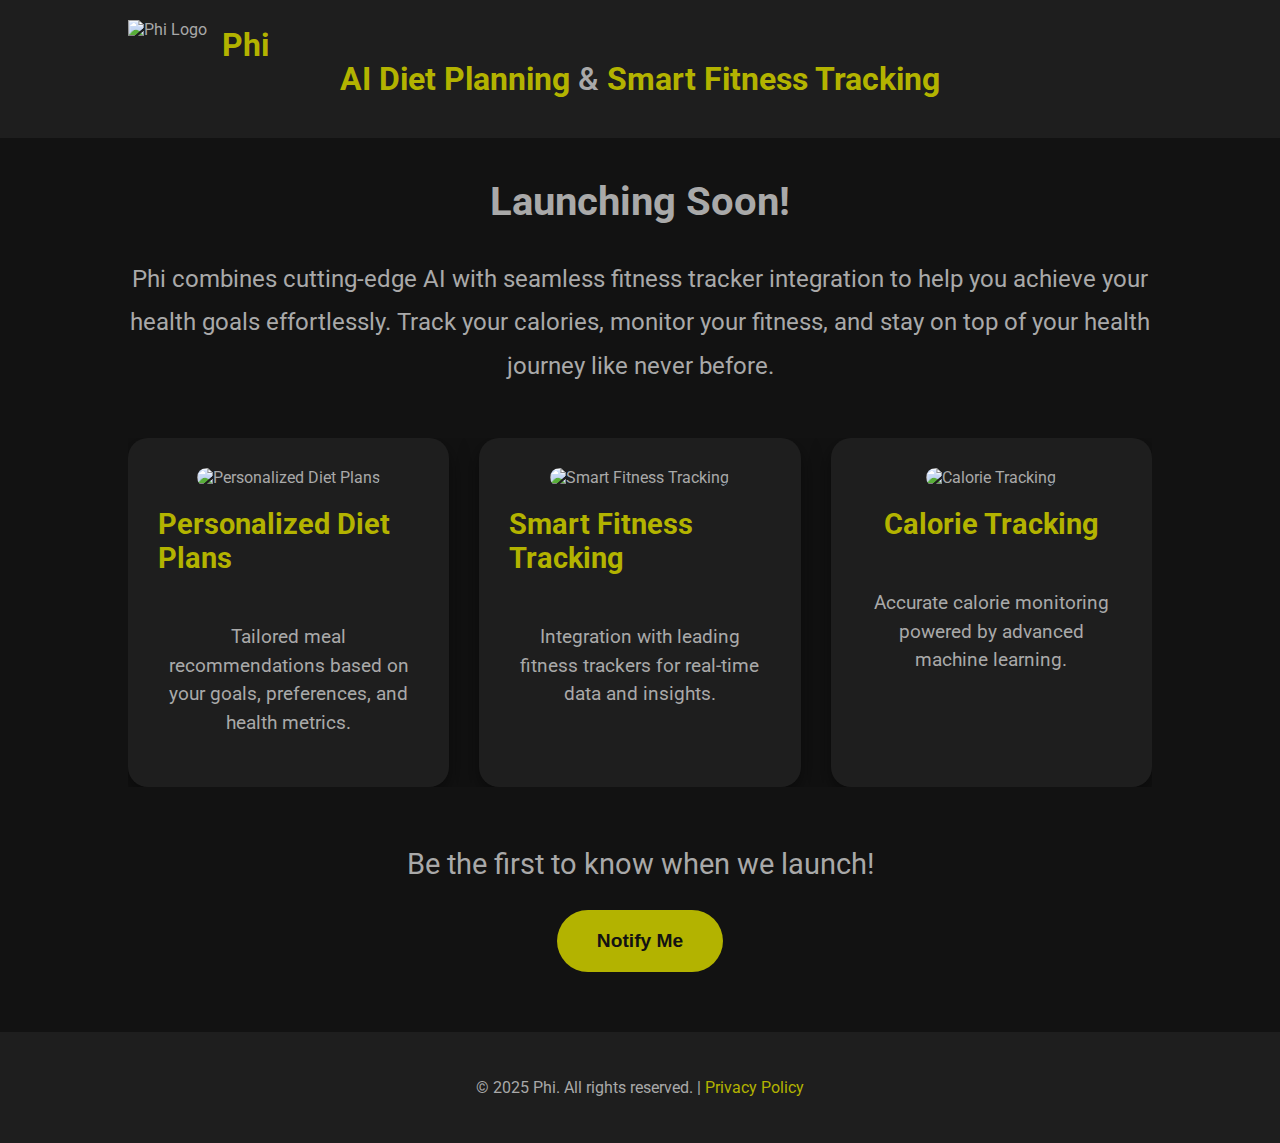
==== index.html @ 6046a28b "Make mobile responsive" ====
<!DOCTYPE html>
<html lang="en">
<head>
    <meta charset="UTF-8">
    <meta name="viewport" content="width=device-width, initial-scale=1.0">
    <title>Phi - AI Diet Planner & Smart Fitness Tracker</title>
    <link href="https://fonts.googleapis.com/css2?family=Roboto:wght@400;700&display=swap" rel="stylesheet">
    <style>
        body {
            font-family: 'Roboto', sans-serif;
            margin: 0;
            padding: 0;
            background-color: #121212;
            color: #a9a9a9;
        }
        header {
            background-color: #1E1E1E;
            color: #a9a9a9;
            padding: 40px 10%;
            text-align: center;
            position: relative;
        }
        header .logo {
            position: absolute;
            top: 20px;
            left: 10%;
            display: flex;
            align-items: center;
        }
        header .logo img {
            height: 50px;
            margin-right: 15px;
        }
        header .logo h1 {
            margin: 0;
            font-size: 2rem;
            color: #b3b300;
        }
        header p {
            margin: 20px 0 0;
            font-size: 2rem;
            font-weight: 500;
        }
        .container {
            max-width: 1200px;
            margin: 40px auto;
            padding: 0 10%;
            text-align: center;
        }
        .highlight {
            color: #b3b300;
            font-weight: bold;
        }
        .features {
            display: flex;
            flex-wrap: nowrap;
            justify-content: center;
            gap: 30px;
            margin-top: 50px;
            overflow-x: auto;
        }
        .feature {
            background: #1E1E1E;
            box-shadow: 0 8px 20px rgba(0, 0, 0, 0.5);
            border-radius: 20px;
            padding: 30px;
            width: 350px;
            text-align: left;
            display: flex;
            flex-direction: column;
            align-items: center;
        }
        .feature img {
            max-width: 100%;
            height: auto;
            border-radius: 15px;
            margin-bottom: 20px;
        }
        .feature h3 {
            margin-top: 0;
            color: #b3b300;
            font-size: 1.8rem;
        }
        .feature p {
            font-size: 1.2rem;
            line-height: 1.5;
            text-align: center;
        }
        .cta {
            margin: 60px 0;
        }
        .cta button {
            background: #b3b300;
            color: #121212;
            border: none;
            padding: 20px 40px;
            font-size: 1.2rem;
            font-weight: bold;
            border-radius: 40px;
            cursor: pointer;
            transition: background 0.3s;
        }
        .cta button:hover {
            background: #cccc00;
        }
        footer {
            background: #1E1E1E;
            color: #a9a9a9;
            padding: 30px 0;
            text-align: center;
            font-size: 1rem;
        }
        footer a {
            color: #b3b300;
            text-decoration: none;
        }
        footer a:hover {
            text-decoration: underline;
        }

        /* Responsive Design */
        @media (max-width: 768px) {
            header {
                padding: 20px 5%;
            }
            header .logo {
                top: 10px;
                left: 5%;
            }
            header p {
                font-size: 1.5rem;
            }
            .features {
                flex-wrap: wrap;
            }
            .feature {
                width: 90%;
                margin-bottom: 20px;
            }
            .cta button {
                width: 100%;
                font-size: 1rem;
            }
        }

        @media (max-width: 480px) {
            header .logo img {
                height: 40px;
            }
            header .logo h1 {
                font-size: 1.5rem;
            }
            header p {
                font-size: 1.2rem;
            }
            .feature h3 {
                font-size: 1.5rem;
            }
            .feature p {
                font-size: 1rem;
            }
        }
    </style>
</head>
<body>
    <header>
        <div class="logo">
            <img src="https://i.imgur.com/WbhFSZF.jpeg" alt="Phi Logo">
            <h1>Phi</h1>
        </div>
        <p><span class="highlight">AI Diet Planning</span> & <span class="highlight">Smart Fitness Tracking</span></p>
    </header>
    <div class="container">
        <h2 style="font-size: 2.5rem;">Launching Soon!</h2>
        <p style="font-size: 1.5rem; line-height: 1.8;">Phi combines cutting-edge AI with seamless fitness tracker integration to help you achieve your health goals effortlessly. Track your calories, monitor your fitness, and stay on top of your health journey like never before.</p>
        <div class="features">
            <div class="feature">
                <img src="https://i.imgur.com/hGhED60.jpeg" alt="Personalized Diet Plans">
                <h3>Personalized Diet Plans</h3>
                <p>Tailored meal recommendations based on your goals, preferences, and health metrics.</p>
            </div>
            <div class="feature">
                <img src="https://i.imgur.com/Wbh2dMO.jpeg" alt="Smart Fitness Tracking">
                <h3>Smart Fitness Tracking</h3>
                <p>Integration with leading fitness trackers for real-time data and insights.</p>
            </div>
            <div class="feature">
                <img src="https://i.imgur.com/W9F85V4.jpeg" alt="Calorie Tracking">
                <h3>Calorie Tracking</h3>
                <p>Accurate calorie monitoring powered by advanced machine learning.</p>
            </div>
        </div>
        <div class="cta">
            <p style="font-size: 1.8rem;">Be the first to know when we launch!</p>
            <button onclick="alert('Thank you for your interest!')">Notify Me</button>
        </div>
    </div>
    <footer>
        <p>&copy; 2025 Phi. All rights reserved. | <a href="#">Privacy Policy</a></p>
    </footer>
</body>
</html>
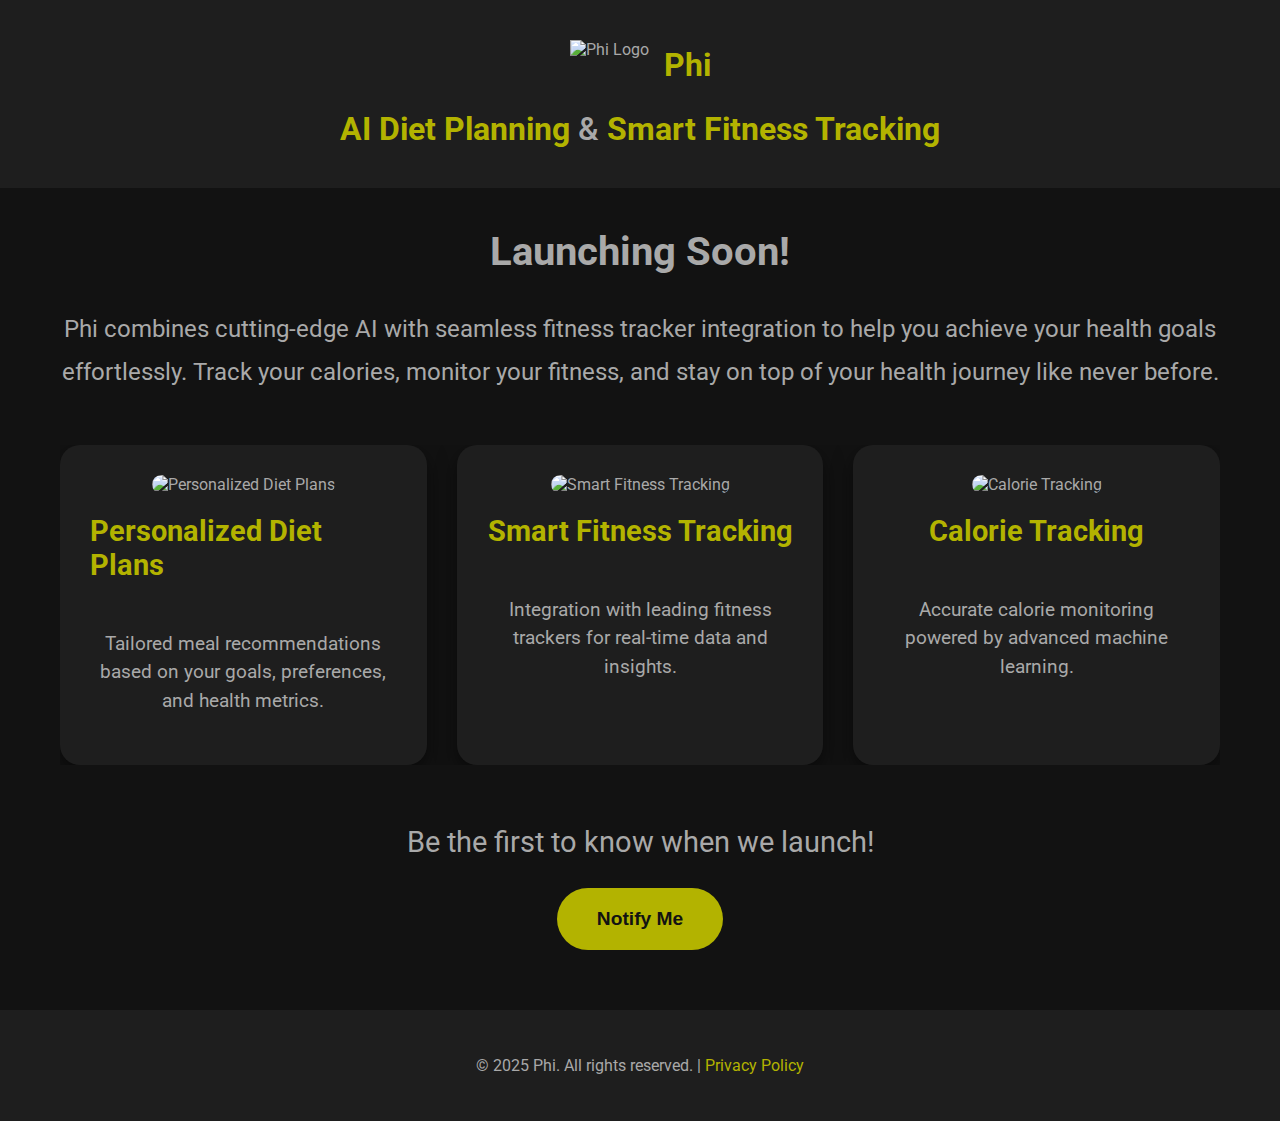
==== commit 2e071fd5: "Adjust mobile issues" ====
--- a/index.html
+++ b/index.html
@@ -16,16 +16,19 @@
         header {
             background-color: #1E1E1E;
             color: #a9a9a9;
-            padding: 40px 10%;
-            text-align: center;
-            position: relative;
+            padding: 40px 0;
+            display: flex;
+            flex-direction: column;
+            align-items: center;
+            justify-content: center;
+            text-align: center;
+            width: 100%;
+            box-sizing: border-box;
         }
         header .logo {
-            position: absolute;
-            top: 20px;
-            left: 10%;
             display: flex;
             align-items: center;
+            margin-bottom: 20px;
         }
         header .logo img {
             height: 50px;
@@ -37,15 +40,16 @@
             color: #b3b300;
         }
         header p {
-            margin: 20px 0 0;
+            margin: 0;
             font-size: 2rem;
             font-weight: 500;
         }
         .container {
             max-width: 1200px;
             margin: 40px auto;
-            padding: 0 10%;
-            text-align: center;
+            padding: 0 20px;
+            text-align: center;
+            box-sizing: border-box;
         }
         .highlight {
             color: #b3b300;
@@ -109,6 +113,8 @@
             padding: 30px 0;
             text-align: center;
             font-size: 1rem;
+            width: 100%;
+            box-sizing: border-box;
         }
         footer a {
             color: #b3b300;
@@ -121,11 +127,10 @@
         /* Responsive Design */
         @media (max-width: 768px) {
             header {
-                padding: 20px 5%;
+                padding: 20px 0;
             }
             header .logo {
-                top: 10px;
-                left: 5%;
+                margin-bottom: 10px;
             }
             header p {
                 font-size: 1.5rem;
@@ -165,7 +170,7 @@
 <body>
     <header>
         <div class="logo">
-            <img src="https://i.imgur.com/WbhFSZF.jpeg" alt="Phi Logo">
+            <img src="https://i.imgur.com/gu82i92.png" alt="Phi Logo">
             <h1>Phi</h1>
         </div>
         <p><span class="highlight">AI Diet Planning</span> & <span class="highlight">Smart Fitness Tracking</span></p>
@@ -200,4 +205,3 @@
     </footer>
 </body>
 </html>
-
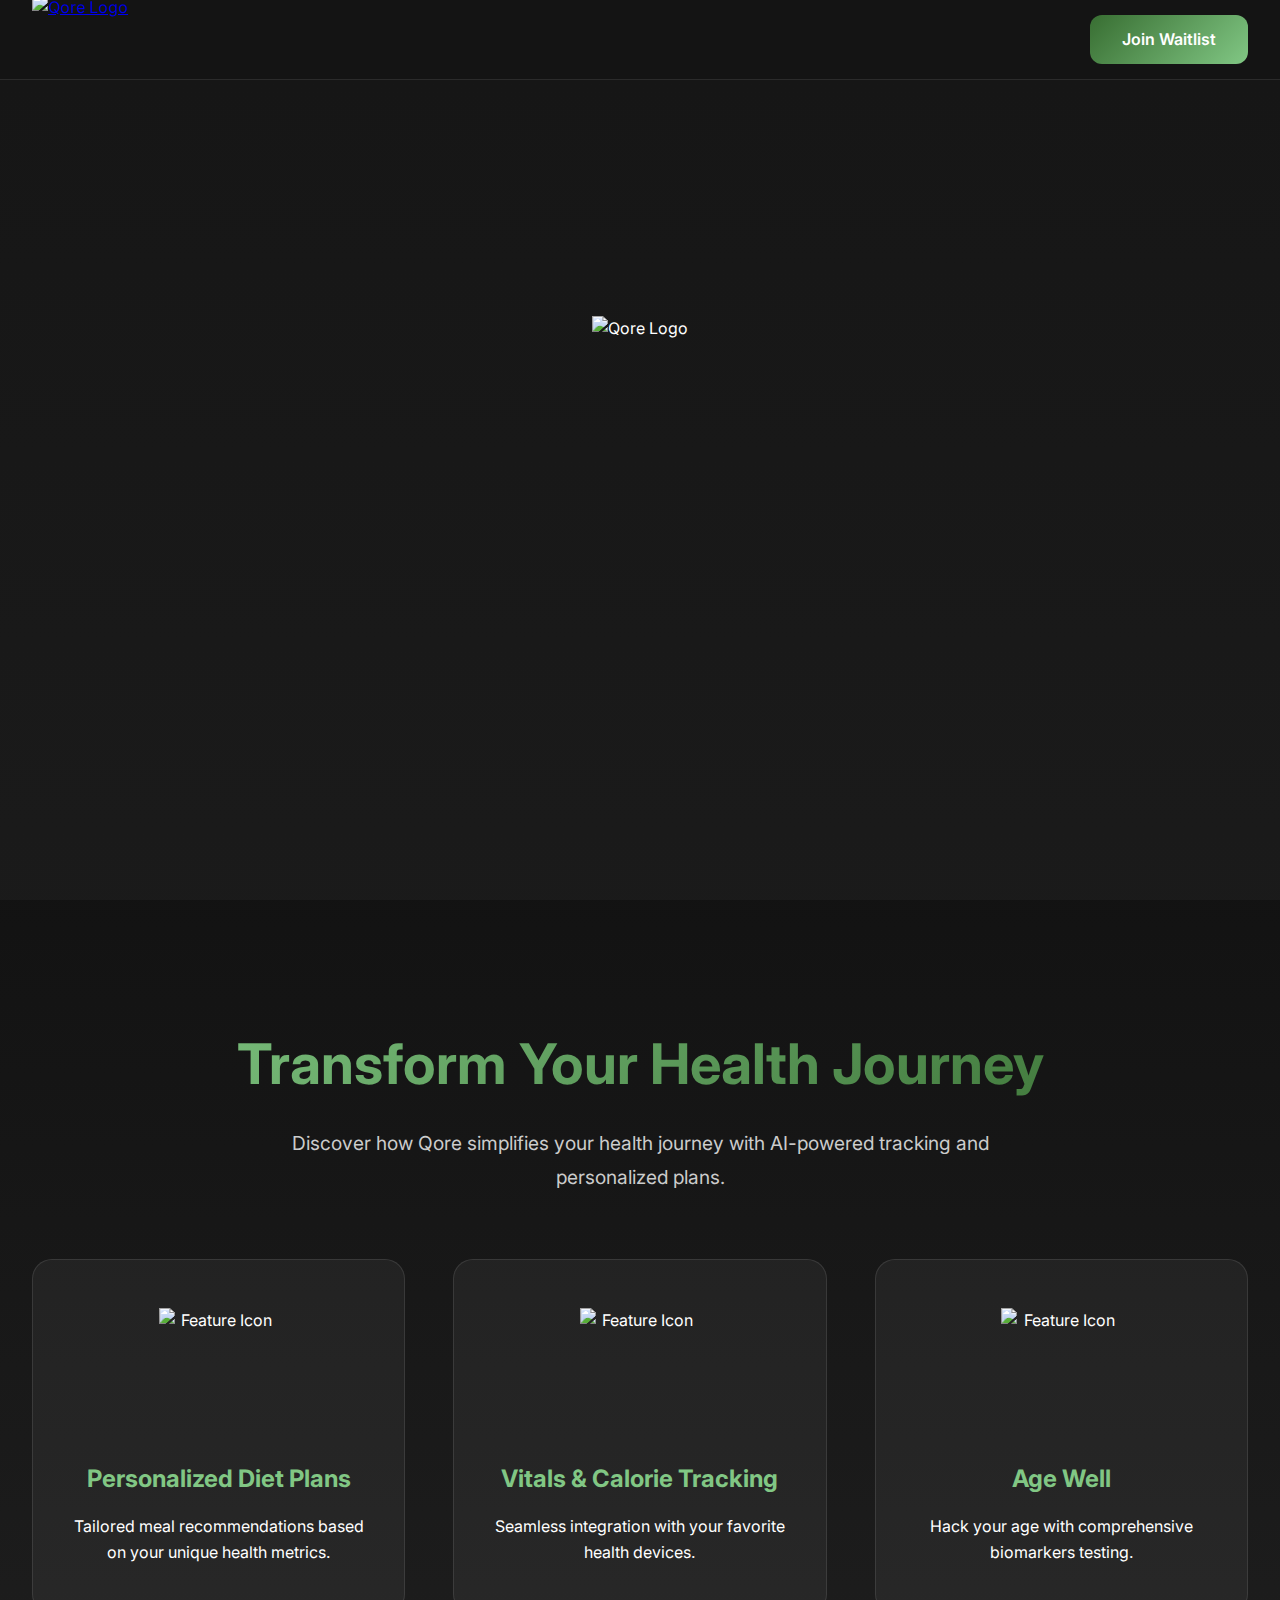
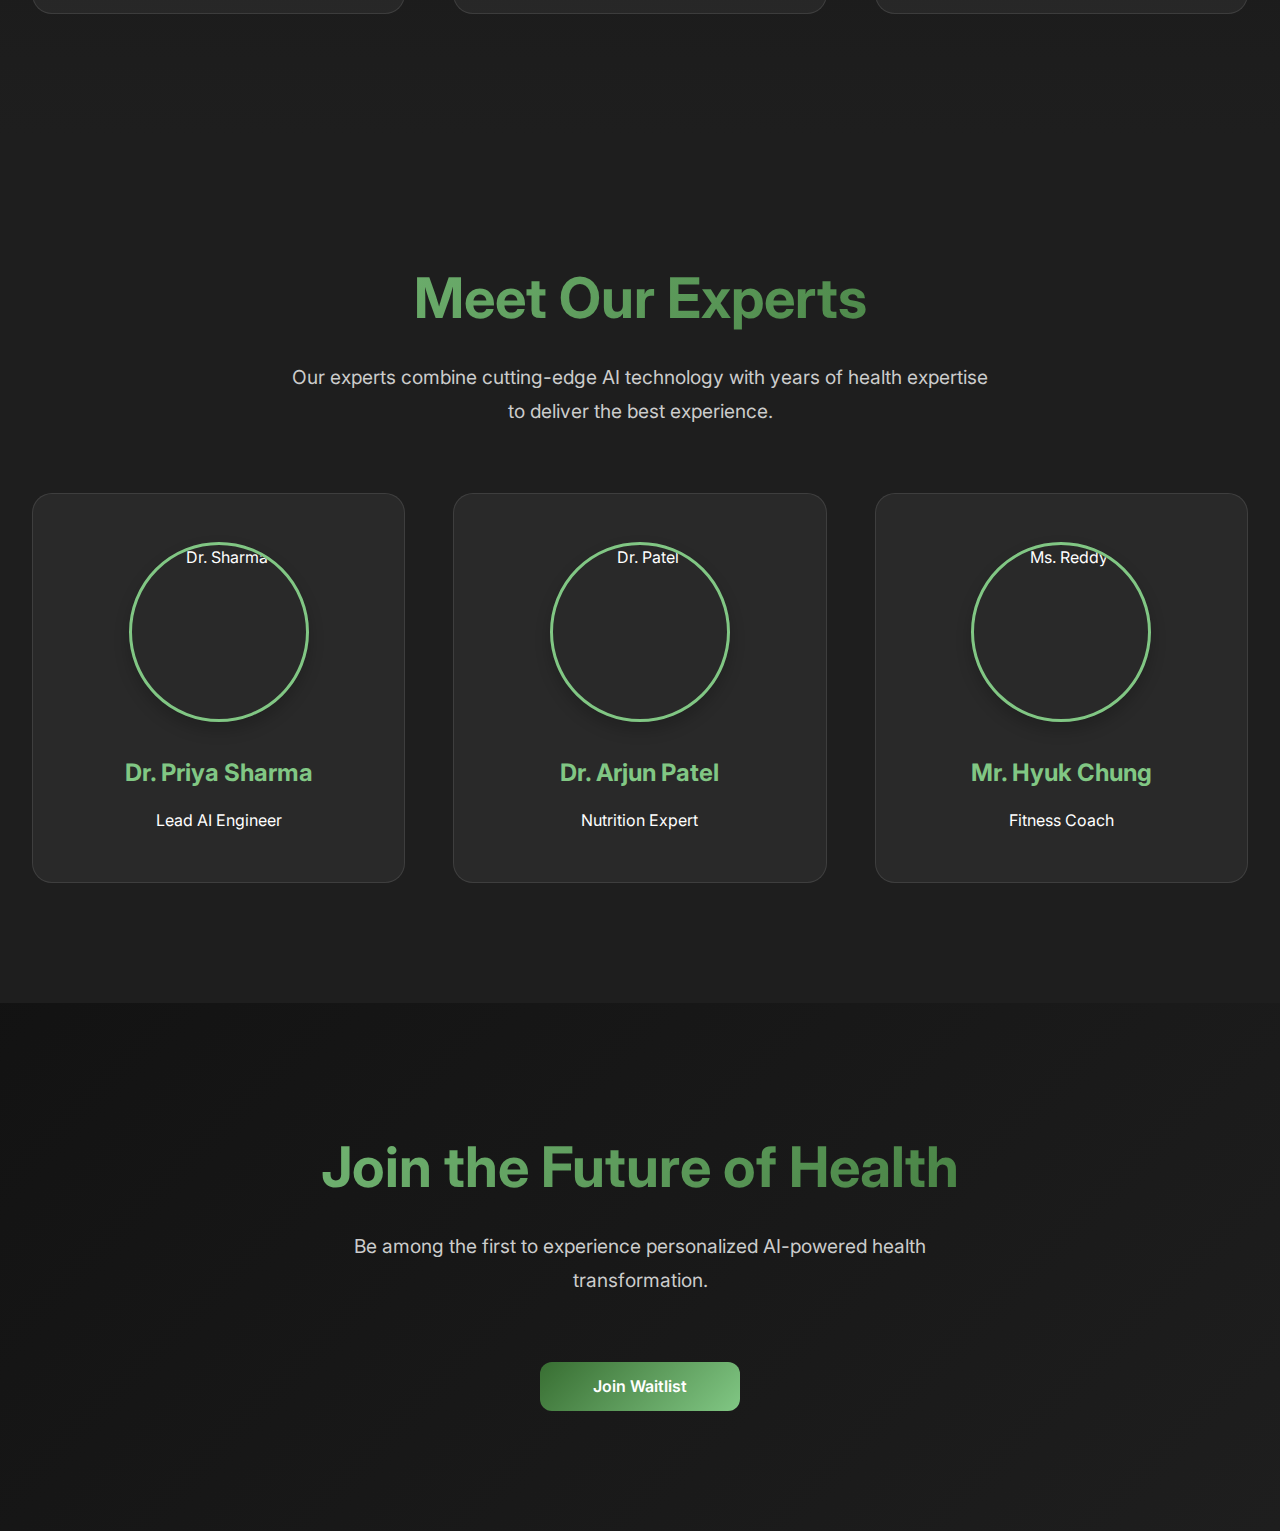
==== commit a5b32f37: "Qore new website" ====
--- a/index.html
+++ b/index.html
@@ -3,205 +3,477 @@
 <head>
     <meta charset="UTF-8">
     <meta name="viewport" content="width=device-width, initial-scale=1.0">
-    <title>Phi - AI Diet Planner & Smart Fitness Tracker</title>
-    <link href="https://fonts.googleapis.com/css2?family=Roboto:wght@400;700&display=swap" rel="stylesheet">
+    <title>Qore - AI-Powered Diet & Fitness Planning</title>
+    <!-- Added Favicon -->
+    <link rel="icon" type="image/png" href="https://i.imgur.com/al60ZH5.png">
+    <link href="https://cdnjs.cloudflare.com/ajax/libs/aos/2.3.4/aos.css" rel="stylesheet">
     <style>
-        body {
-            font-family: 'Roboto', sans-serif;
+        @import url('https://fonts.googleapis.com/css2?family=Inter:wght@300;400;500;600;700&family=Playfair+Display:wght@400;700&display=swap');
+
+        :root {
+            --primary: #386E32;
+            --primary-light: #81C784;
+            --secondary: #ffffff;
+            --dark: rgba(18, 18, 18, 0.95);
+            --dark-secondary: rgba(30, 30, 30, 0.97);
+            --card-bg: rgba(26, 26, 26, 0.95);
+            --text-primary: #ffffff;
+            --text-secondary: #CCCCCC;
+            --glass-bg: rgba(255, 255, 255, 0.05);
+            --glass-border: rgba(255, 255, 255, 0.1);
+        }
+
+        * {
             margin: 0;
             padding: 0;
-            background-color: #121212;
-            color: #a9a9a9;
-        }
-        header {
-            background-color: #1E1E1E;
-            color: #a9a9a9;
-            padding: 40px 0;
+            box-sizing: border-box;
+            font-family: 'Inter', sans-serif;
+        }
+
+        body {
+            color: var(--text-primary);
+            line-height: 1.6;
+            background-color: var(--dark);
+        }
+
+        .container {
+            max-width: 1400px;
+            margin: 0 auto;
+            padding: 0 2rem;
+        }
+
+        /* Modern Navigation */
+        nav {
+            background: rgba(18, 18, 18, 0.5);
+            backdrop-filter: blur(20px);
+            position: fixed;
+            top: 0;
+            left: 0;
+            width: 100%;
+            height: 80px; /* Fixed height */
+            z-index: 100;
+            border-bottom: 1px solid var(--glass-border);
+            transition: all 0.3s ease;
+        }
+
+        .nav-content {
+            display: flex;
+            justify-content: space-between;
+            align-items: center;
+            height: 100%; /* Full height of nav */
+        }
+
+        .nav-content .logo {
+            display: flex;
+            align-items: center;
+            height: 100%;
+        }
+
+        .nav-content .logo img {
+            height: 100px; /* Increased size */
+            width: auto;
+            transform: translateY(5px); /* Adjust vertical position */
+            transition: transform 0.3s ease;
+        }
+
+        .nav-content .logo:hover img {
+            transform: translateY(5px) scale(1.05);
+        }
+
+        nav.scrolled {
+            height: 70px; /* Slightly smaller when scrolled */
+        }
+
+        nav.scrolled .nav-content .logo img {
+            height: 90px; /* Slightly smaller logo when scrolled */
+        }
+
+        .logo svg {
+            height: 40px;
+            width: auto;
+            transition: transform 0.3s ease;
+        }
+
+        .logo:hover svg {
+            transform: scale(1.05);
+        }
+
+        /* Updated Section Heading Styles */
+        .section-title {
+            text-align: center;
+            margin-bottom: 4rem;
+        }
+
+        .section-title h2 {
+            font-family: 'Inter', sans-serif;
+            font-size: 3.5rem;
+            font-weight: 700;
+            background: linear-gradient(135deg, var(--primary-light), var(--primary));
+            -webkit-background-clip: text;
+            -webkit-text-fill-color: transparent;
+            margin-bottom: 1rem;
+        }
+
+        .section-title p {
+            font-size: 1.2rem;
+            color: var(--text-secondary);
+            max-width: 700px;
+            margin: 0 auto;
+            line-height: 1.8;
+        }
+
+        .cta-button {
+            background: linear-gradient(135deg, var(--primary), var(--primary-light));
+            color: white;
+            padding: 0.75rem 2rem;
+            border-radius: 12px;
+            text-decoration: none;
+            font-weight: 600;
+            transition: all 0.3s ease;
+            border: none;
+            cursor: pointer;
+            position: relative;
+            overflow: hidden;
+        }
+
+        .cta-button::before {
+            content: '';
+            position: absolute;
+            top: 0;
+            left: -100%;
+            width: 100%;
+            height: 100%;
+            background: linear-gradient(90deg, transparent, rgba(255,255,255,0.2), transparent);
+            transition: 0.5s;
+        }
+
+        .cta-button:hover::before {
+            left: 100%;
+        }
+
+        .cta-button:hover {
+            transform: translateY(-2px);
+            box-shadow: 0 10px 20px rgba(76, 175, 80, 0.2);
+        }
+
+        /* Hero Section */
+        .hero {
+            position: relative;
+            width: 100%;
+            height: 100vh;
+            background-image: url('https://i.imgur.com/hqzCAu1.jpeg');
+            background-size: cover;
+            background-position: center;
+            background-repeat: no-repeat;
+            overflow: hidden;
+        }
+
+        .hero::before {
+            content: '';
+            position: absolute;
+            top: 0;
+            left: 0;
+            width: 100%;
+            height: 100%;
+            background: linear-gradient(to bottom, rgba(18,18,18,0.7), rgba(18,18,18,0.3));
+        }
+
+        .hero-content {
+            position: relative;
             display: flex;
             flex-direction: column;
             align-items: center;
             justify-content: center;
-            text-align: center;
-            width: 100%;
-            box-sizing: border-box;
-        }
-        header .logo {
-            display: flex;
-            align-items: center;
-            margin-bottom: 20px;
-        }
-        header .logo img {
-            height: 50px;
-            margin-right: 15px;
-        }
-        header .logo h1 {
-            margin: 0;
-            font-size: 2rem;
-            color: #b3b300;
-        }
-        header p {
-            margin: 0;
-            font-size: 2rem;
-            font-weight: 500;
-        }
-        .container {
-            max-width: 1200px;
-            margin: 40px auto;
-            padding: 0 20px;
-            text-align: center;
-            box-sizing: border-box;
-        }
-        .highlight {
-            color: #b3b300;
-            font-weight: bold;
-        }
+            height: 100%;
+            text-align: center;
+        }
+
+        .hero-content .logo img {
+            height: 400px;
+            margin-bottom: 2rem;
+            animation: float 6s ease-in-out infinite;
+        }
+
+        @keyframes float {
+            0%, 100% { transform: translateY(0); }
+            50% { transform: translateY(-20px); }
+        }
+
+        .hero-content h1 {
+            font-family: 'Playfair Display', serif;
+            font-size: 7rem;
+            color: var(--secondary);
+            margin-top: 2rem;
+            padding: 0 1rem;
+            opacity: 0;
+            animation: fadeInUp 1s ease forwards;
+            animation-delay: 0.5s;
+        }
+
+        @keyframes fadeInUp {
+            from {
+                opacity: 0;
+                transform: translateY(30px);
+            }
+            to {
+                opacity: 1;
+                transform: translateY(0);
+            }
+        }
+
+        /* Features Section */
         .features {
-            display: flex;
-            flex-wrap: nowrap;
-            justify-content: center;
-            gap: 30px;
-            margin-top: 50px;
-            overflow-x: auto;
-        }
-        .feature {
-            background: #1E1E1E;
-            box-shadow: 0 8px 20px rgba(0, 0, 0, 0.5);
+            background: linear-gradient(to bottom, var(--dark), var(--dark-secondary));
+            padding: 120px 0;
+        }
+
+        .features-grid {
+            display: grid;
+            grid-template-columns: repeat(auto-fit, minmax(350px, 1fr));
+            gap: 3rem;
+            margin-top: 4rem;
+        }
+
+        .card {
+            background: var(--glass-bg);
+            border: 1px solid var(--glass-border);
             border-radius: 20px;
-            padding: 30px;
-            width: 350px;
-            text-align: left;
+            padding: 3rem 2rem;
+            transition: all 0.4s ease;
+            position: relative;
+            overflow: hidden;
             display: flex;
             flex-direction: column;
             align-items: center;
-        }
-        .feature img {
-            max-width: 100%;
-            height: auto;
-            border-radius: 15px;
-            margin-bottom: 20px;
-        }
-        .feature h3 {
-            margin-top: 0;
-            color: #b3b300;
-            font-size: 1.8rem;
-        }
-        .feature p {
-            font-size: 1.2rem;
-            line-height: 1.5;
-            text-align: center;
-        }
-        .cta {
-            margin: 60px 0;
-        }
-        .cta button {
-            background: #b3b300;
-            color: #121212;
-            border: none;
-            padding: 20px 40px;
-            font-size: 1.2rem;
-            font-weight: bold;
-            border-radius: 40px;
-            cursor: pointer;
-            transition: background 0.3s;
-        }
-        .cta button:hover {
-            background: #cccc00;
-        }
-        footer {
-            background: #1E1E1E;
-            color: #a9a9a9;
-            padding: 30px 0;
-            text-align: center;
+            text-align: center;
+        }
+
+        .card::before {
+            content: '';
+            position: absolute;
+            top: 0;
+            left: 0;
+            width: 100%;
+            height: 100%;
+            background: radial-gradient(circle at center, var(--primary-light) 0%, transparent 70%);
+            opacity: 0;
+            transition: opacity 0.4s ease;
+        }
+
+        .card:hover::before {
+            opacity: 0.1;
+        }
+
+        .card:hover {
+            transform: translateY(-10px);
+            box-shadow: 0 20px 40px rgba(0,0,0,0.2);
+        }
+
+        .card img {
+            width: 120px;
+            height: 120px;
+            margin-bottom: 2rem;
+            transition: transform 0.4s ease;
+            display: block;
+            margin-left: auto;
+            margin-right: auto;
+        }
+
+        .card:hover img {
+            transform: scale(1.1) rotate(5deg);
+        }
+
+        .card h3 {
+            font-size: 1.5rem;
+            margin-bottom: 1rem;
+            color: var(--primary-light);
+            width: 100%;
+            text-align: center;
+        }
+
+        .card p {
+            text-align: center;
+            width: 100%;
+        }
+
+        /* Team Section */
+        .team {
+            background: var(--dark-secondary);
+            padding: 120px 0;
+        }
+
+        .team-grid {
+            display: grid;
+            grid-template-columns: repeat(auto-fit, minmax(300px, 1fr));
+            gap: 3rem;
+            margin-top: 4rem;
+        }
+
+        .team .card img {
+            width: 180px;
+            height: 180px;
+            border-radius: 50%;
+            object-fit: cover;
+            border: 3px solid var(--primary-light);
+            box-shadow: 0 8px 16px rgba(0, 0, 0, 0.2);
+        }
+
+        .team .card:hover img {
+            transform: scale(1.05);
+            border-color: var(--primary);
+        }
+
+        /* Waitlist Section */
+        .waitlist {
+            background: linear-gradient(135deg, var(--dark), var(--dark-secondary));
+            padding: 120px 0;
+            text-align: center;
+        }
+
+        /* Updated Form Styles */
+        .email-form {
+            display: flex;
+            justify-content: center;
+            gap: 1rem;
+            max-width: 600px;
+            margin: 3rem auto 0;
+        }
+
+        .email-form .cta-button {
+            min-width: 200px;
+        }
+
+        .email-input {
+            flex: 1;
+            padding: 1rem 1.5rem;
+            border: 1px solid var(--glass-border);
+            border-radius: 12px;
+            background: rgba(255,255,255,0.05);
+            color: var(--text-primary);
             font-size: 1rem;
-            width: 100%;
-            box-sizing: border-box;
-        }
-        footer a {
-            color: #b3b300;
-            text-decoration: none;
-        }
-        footer a:hover {
-            text-decoration: underline;
-        }
-
-        /* Responsive Design */
+            transition: all 0.3s ease;
+        }
+
+        .email-input:focus {
+            outline: none;
+            border-color: var(--primary-light);
+            background: rgba(255,255,255,0.1);
+        }
+
         @media (max-width: 768px) {
-            header {
-                padding: 20px 0;
-            }
-            header .logo {
-                margin-bottom: 10px;
-            }
-            header p {
-                font-size: 1.5rem;
-            }
-            .features {
-                flex-wrap: wrap;
-            }
-            .feature {
-                width: 90%;
-                margin-bottom: 20px;
-            }
-            .cta button {
-                width: 100%;
-                font-size: 1rem;
-            }
-        }
-
-        @media (max-width: 480px) {
-            header .logo img {
-                height: 40px;
-            }
-            header .logo h1 {
-                font-size: 1.5rem;
-            }
-            header p {
-                font-size: 1.2rem;
-            }
-            .feature h3 {
-                font-size: 1.5rem;
-            }
-            .feature p {
-                font-size: 1rem;
+            .hero-content h1 {
+                font-size: 3rem;
+            }
+
+            .email-form {
+                flex-direction: column;
+            }
+
+            .features-grid {
+                grid-template-columns: 1fr;
             }
         }
     </style>
 </head>
 <body>
-    <header>
-        <div class="logo">
-            <img src="https://i.imgur.com/gu82i92.png" alt="Phi Logo">
-            <h1>Phi</h1>
+    <nav>
+        <div class="container nav-content">
+            <a href="#" class="logo">
+                <img src="https://i.imgur.com/2s1xayT.png" alt="Qore Logo">
+            </a>
+            <a href="https://forms.gle/your-form-id" target="_blank" class="cta-button">Join Waitlist</a>
         </div>
-        <p><span class="highlight">AI Diet Planning</span> & <span class="highlight">Smart Fitness Tracking</span></p>
-    </header>
-    <div class="container">
-        <h2 style="font-size: 2.5rem;">Launching Soon!</h2>
-        <p style="font-size: 1.5rem; line-height: 1.8;">Phi combines cutting-edge AI with seamless fitness tracker integration to help you achieve your health goals effortlessly. Track your calories, monitor your fitness, and stay on top of your health journey like never before.</p>
-        <div class="features">
-            <div class="feature">
-                <img src="https://i.imgur.com/hGhED60.jpeg" alt="Personalized Diet Plans">
-                <h3>Personalized Diet Plans</h3>
-                <p>Tailored meal recommendations based on your goals, preferences, and health metrics.</p>
-            </div>
-            <div class="feature">
-                <img src="https://i.imgur.com/Wbh2dMO.jpeg" alt="Smart Fitness Tracking">
-                <h3>Smart Fitness Tracking</h3>
-                <p>Integration with leading fitness trackers for real-time data and insights.</p>
-            </div>
-            <div class="feature">
-                <img src="https://i.imgur.com/W9F85V4.jpeg" alt="Calorie Tracking">
-                <h3>Calorie Tracking</h3>
-                <p>Accurate calorie monitoring powered by advanced machine learning.</p>
-            </div>
+    </nav>
+
+    <section class="hero">
+        <div class="hero-content">
+            <div class="logo" data-aos="fade-down" data-aos-duration="1500">
+                <img src="https://i.imgur.com/2s1xayT.png" alt="Qore Logo">
+            </div>
+            <h1 data-aos="fade-up" data-aos-duration="1500">Welcome to Qore</h1>
         </div>
-        <div class="cta">
-            <p style="font-size: 1.8rem;">Be the first to know when we launch!</p>
-            <button onclick="alert('Thank you for your interest!')">Notify Me</button>
+    </section>
+
+    <section class="features">
+        <div class="container">
+            <div class="section-title" data-aos="fade-up">
+                <h2>Transform Your Health Journey</h2>
+                <p>Discover how Qore simplifies your health journey with AI-powered tracking and personalized plans.</p>
+            </div>
+            <div class="features-grid">
+                <div class="card" data-aos="fade-up" data-aos-delay="100">
+                    <img src="https://i.imgur.com/jD2bFZx.png" alt="Feature Icon">
+                    <h3>Personalized Diet Plans</h3>
+                    <p>Tailored meal recommendations based on your unique health metrics.</p>
+                </div>
+                <div class="card" data-aos="fade-up" data-aos-delay="200">
+                    <img src="https://i.imgur.com/kDJRnpG.png" alt="Feature Icon">
+                    <h3>Vitals & Calorie Tracking</h3>
+                    <p>Seamless integration with your favorite health devices.</p>
+                </div>
+                <div class="card" data-aos="fade-up" data-aos-delay="300">
+                    <img src="https://i.imgur.com/1wVQ9ID.png" alt="Feature Icon">
+                    <h3>Age Well</h3>
+                    <p>Hack your age with comprehensive biomarkers testing.</p>
+                </div>
+            </div>
         </div>
-    </div>
-    <footer>
-        <p>&copy; 2025 Phi. All rights reserved. | <a href="#">Privacy Policy</a></p>
-    </footer>
+    </section>
+    <section class="team">
+        <div class="container">
+            <div class="section-title" data-aos="fade-up">
+                <h2>Meet Our Experts</h2>
+                <p>Our experts combine cutting-edge AI technology with years of health expertise to deliver the best experience.</p>
+            </div>
+            <div class="team-grid">
+                <div class="card" data-aos="fade-up" data-aos-delay="100">
+                    <img src="https://i.imgur.com/y5AoQXp.jpeg" alt="Dr. Sharma">
+                    <h3>Dr. Priya Sharma</h3>
+                    <p>Lead AI Engineer</p>
+                </div>
+                <div class="card" data-aos="fade-up" data-aos-delay="200">
+                    <img src="https://i.imgur.com/OSHixGx.jpeg" alt="Dr. Patel">
+                    <h3>Dr. Arjun Patel</h3>
+                    <p>Nutrition Expert</p>
+                </div>
+                <div class="card" data-aos="fade-up" data-aos-delay="300">
+                    <img src="https://i.imgur.com/EqvJzB5.jpeg" alt="Ms. Reddy">
+                    <h3>Mr. Hyuk Chung</h3>
+                    <p>Fitness Coach</p>
+                </div>
+            </div>
+        </div>
+    </section>
+
+    <section id="waitlist" class="waitlist">
+        <div class="container">
+            <div class="section-title" data-aos="fade-up">
+                <h2>Join the Future of Health</h2>
+                <p>Be among the first to experience personalized AI-powered health transformation.</p>
+            </div>
+            <div class="email-form" data-aos="fade-up" data-aos-delay="100">
+                <a href="https://forms.gle/your-form-id" target="_blank" class="cta-button">Join Waitlist</a>
+            </div>
+        </div>
+    </section>
+
+    <script src="https://cdnjs.cloudflare.com/ajax/libs/aos/2.3.4/aos.js"></script>
+    <script>
+        AOS.init({
+            duration: 1000,
+            once: true,
+            offset: 100
+        });
+
+        // Add scrolled class to nav on scroll
+        window.addEventListener('scroll', () => {
+            const nav = document.querySelector('nav');
+            if (window.scrollY > 100) {
+                nav.classList.add('scrolled');
+            } else {
+                nav.classList.remove('scrolled');
+            }
+        });
+    </script>
 </body>
 </html>
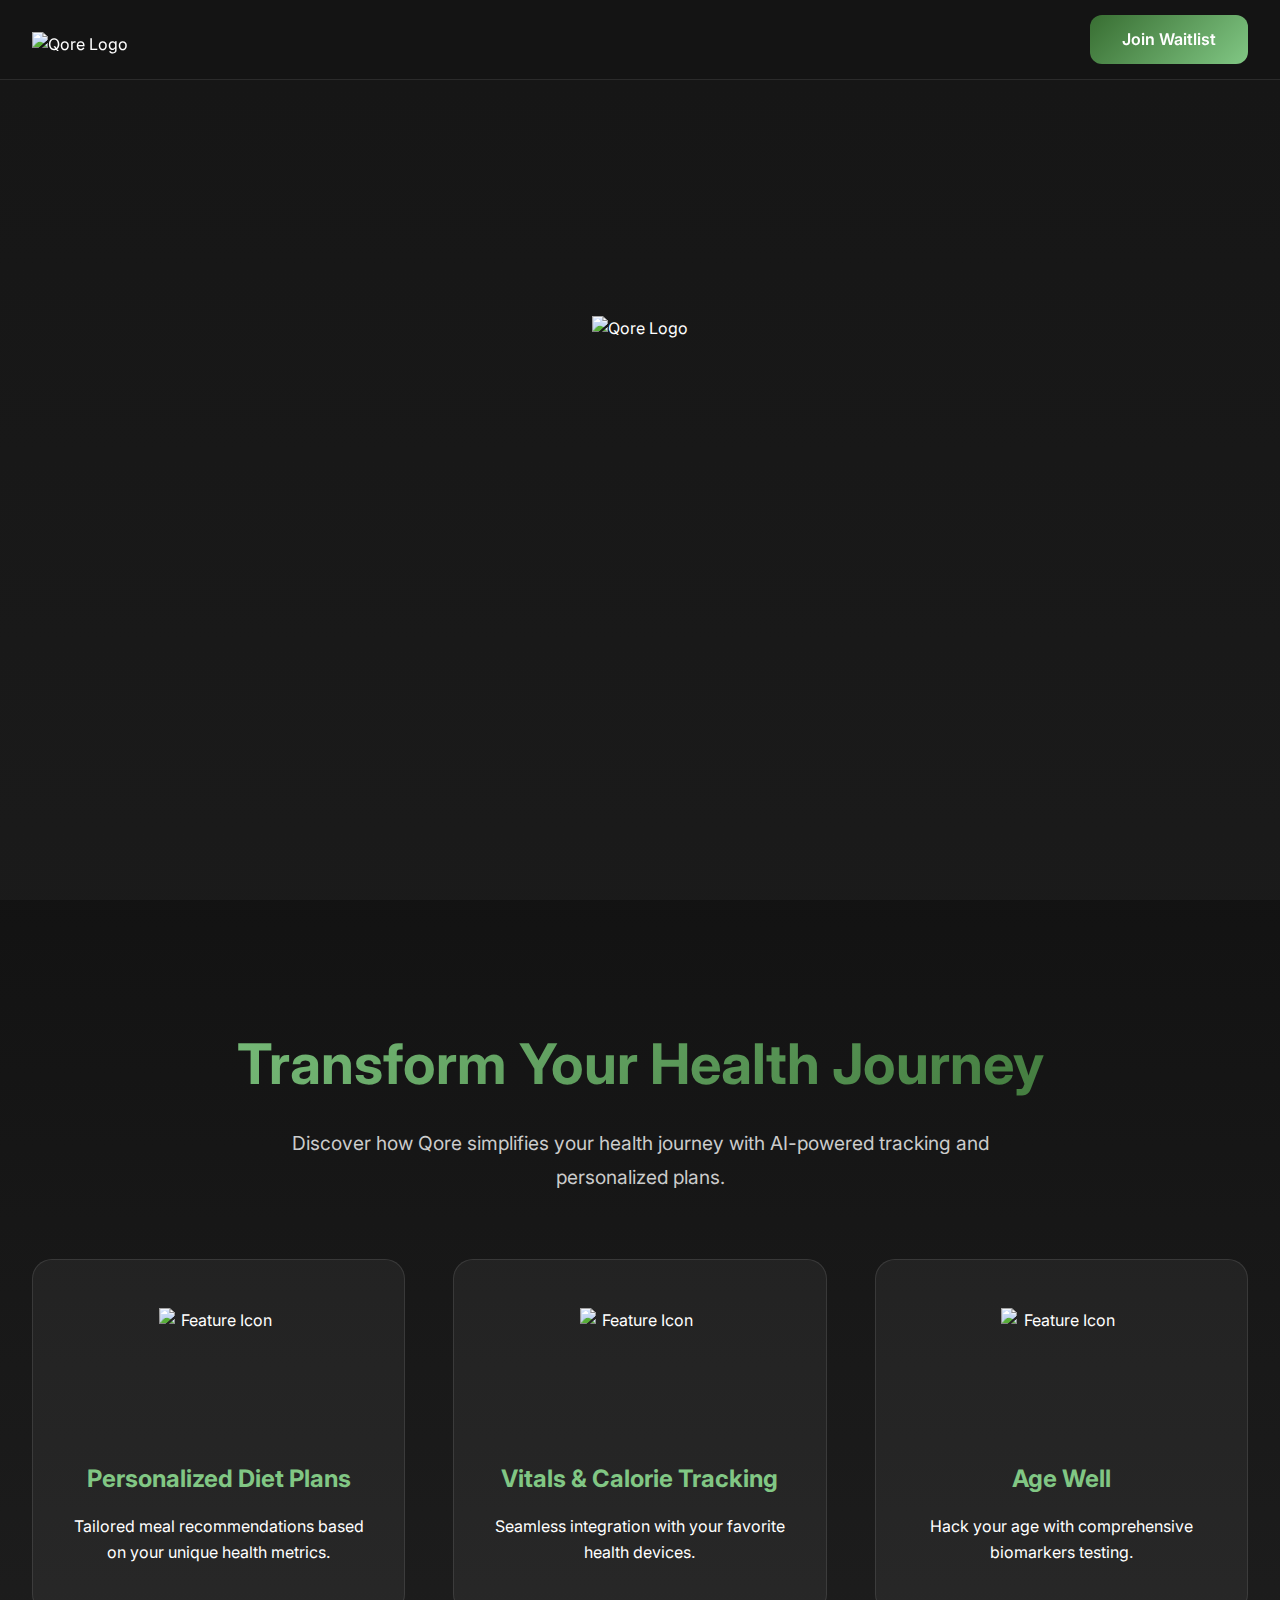
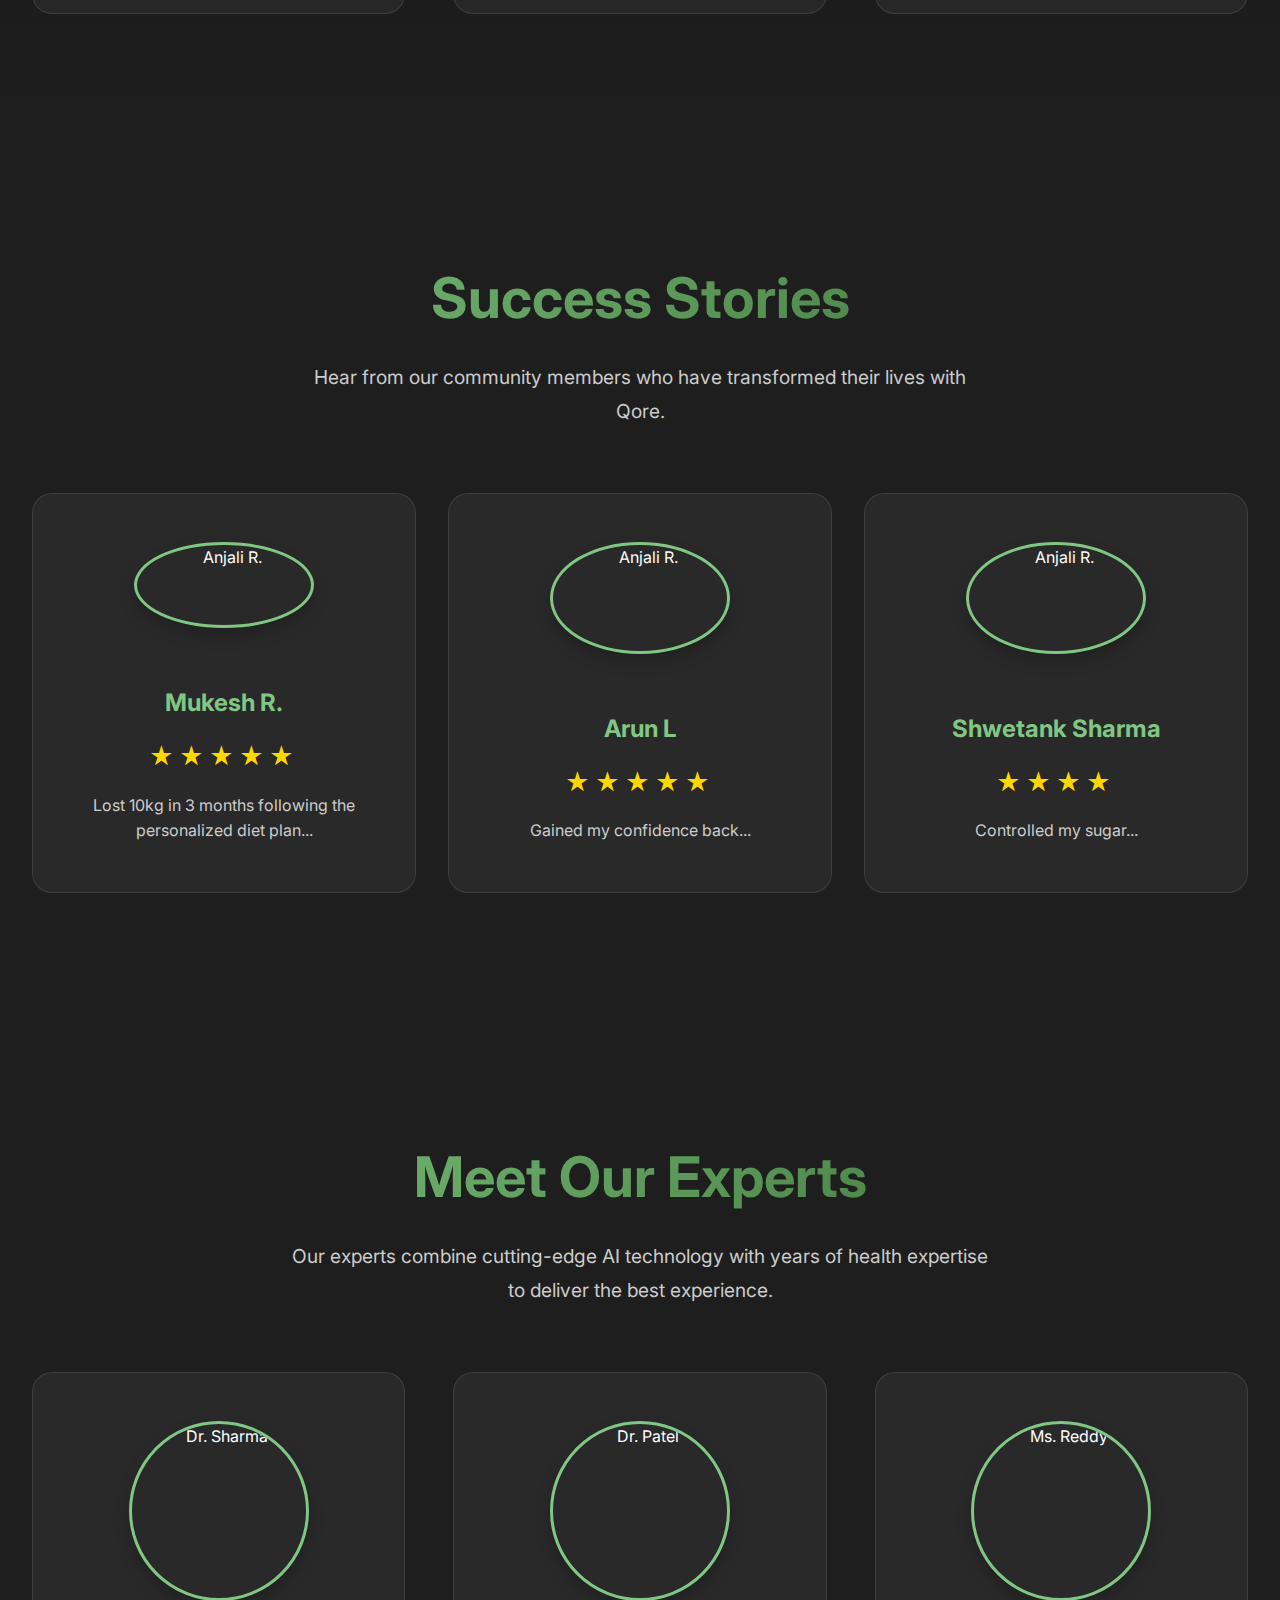
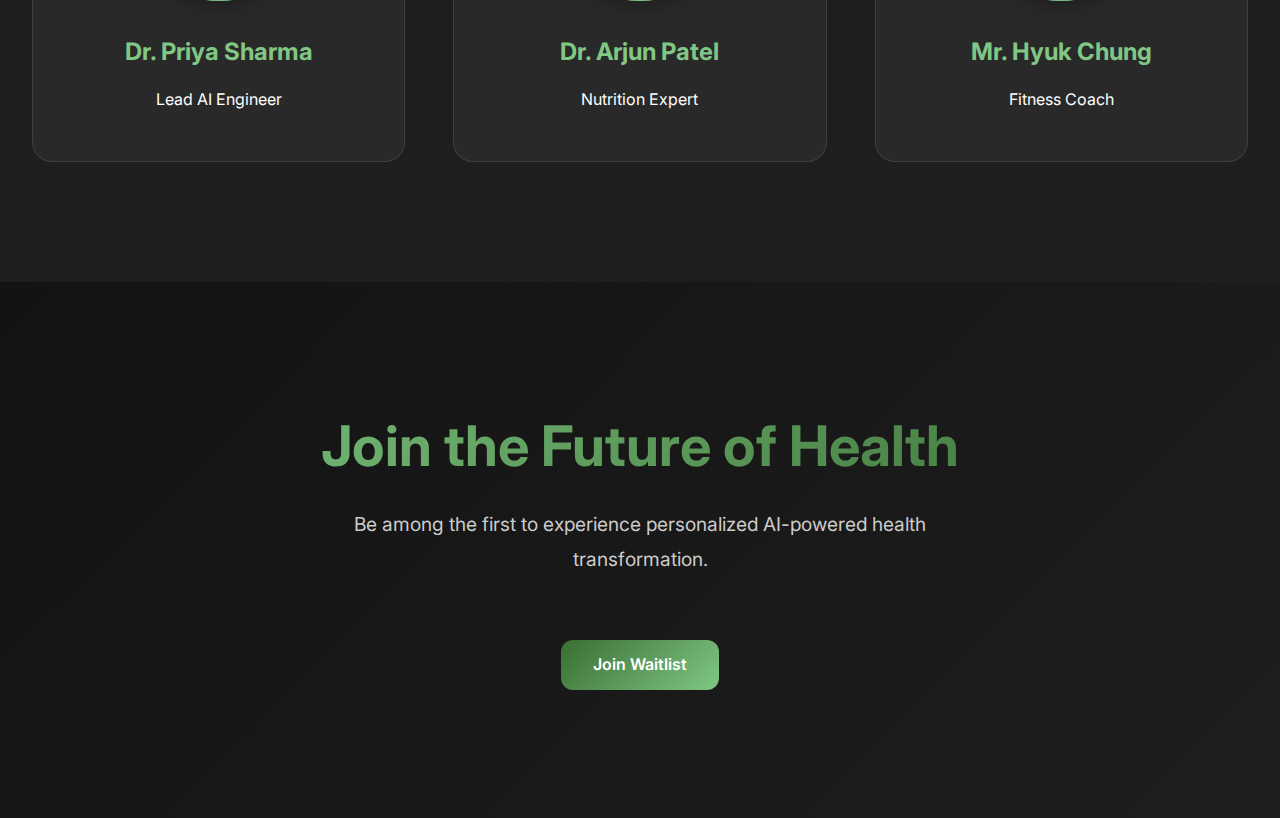
==== commit 9dda9fd9: "Qore Testimonials and Enquiry form" ====
--- a/index.html
+++ b/index.html
@@ -7,373 +7,7 @@
     <!-- Added Favicon -->
     <link rel="icon" type="image/png" href="https://i.imgur.com/al60ZH5.png">
     <link href="https://cdnjs.cloudflare.com/ajax/libs/aos/2.3.4/aos.css" rel="stylesheet">
-    <style>
-        @import url('https://fonts.googleapis.com/css2?family=Inter:wght@300;400;500;600;700&family=Playfair+Display:wght@400;700&display=swap');
-
-        :root {
-            --primary: #386E32;
-            --primary-light: #81C784;
-            --secondary: #ffffff;
-            --dark: rgba(18, 18, 18, 0.95);
-            --dark-secondary: rgba(30, 30, 30, 0.97);
-            --card-bg: rgba(26, 26, 26, 0.95);
-            --text-primary: #ffffff;
-            --text-secondary: #CCCCCC;
-            --glass-bg: rgba(255, 255, 255, 0.05);
-            --glass-border: rgba(255, 255, 255, 0.1);
-        }
-
-        * {
-            margin: 0;
-            padding: 0;
-            box-sizing: border-box;
-            font-family: 'Inter', sans-serif;
-        }
-
-        body {
-            color: var(--text-primary);
-            line-height: 1.6;
-            background-color: var(--dark);
-        }
-
-        .container {
-            max-width: 1400px;
-            margin: 0 auto;
-            padding: 0 2rem;
-        }
-
-        /* Modern Navigation */
-        nav {
-            background: rgba(18, 18, 18, 0.5);
-            backdrop-filter: blur(20px);
-            position: fixed;
-            top: 0;
-            left: 0;
-            width: 100%;
-            height: 80px; /* Fixed height */
-            z-index: 100;
-            border-bottom: 1px solid var(--glass-border);
-            transition: all 0.3s ease;
-        }
-
-        .nav-content {
-            display: flex;
-            justify-content: space-between;
-            align-items: center;
-            height: 100%; /* Full height of nav */
-        }
-
-        .nav-content .logo {
-            display: flex;
-            align-items: center;
-            height: 100%;
-        }
-
-        .nav-content .logo img {
-            height: 100px; /* Increased size */
-            width: auto;
-            transform: translateY(5px); /* Adjust vertical position */
-            transition: transform 0.3s ease;
-        }
-
-        .nav-content .logo:hover img {
-            transform: translateY(5px) scale(1.05);
-        }
-
-        nav.scrolled {
-            height: 70px; /* Slightly smaller when scrolled */
-        }
-
-        nav.scrolled .nav-content .logo img {
-            height: 90px; /* Slightly smaller logo when scrolled */
-        }
-
-        .logo svg {
-            height: 40px;
-            width: auto;
-            transition: transform 0.3s ease;
-        }
-
-        .logo:hover svg {
-            transform: scale(1.05);
-        }
-
-        /* Updated Section Heading Styles */
-        .section-title {
-            text-align: center;
-            margin-bottom: 4rem;
-        }
-
-        .section-title h2 {
-            font-family: 'Inter', sans-serif;
-            font-size: 3.5rem;
-            font-weight: 700;
-            background: linear-gradient(135deg, var(--primary-light), var(--primary));
-            -webkit-background-clip: text;
-            -webkit-text-fill-color: transparent;
-            margin-bottom: 1rem;
-        }
-
-        .section-title p {
-            font-size: 1.2rem;
-            color: var(--text-secondary);
-            max-width: 700px;
-            margin: 0 auto;
-            line-height: 1.8;
-        }
-
-        .cta-button {
-            background: linear-gradient(135deg, var(--primary), var(--primary-light));
-            color: white;
-            padding: 0.75rem 2rem;
-            border-radius: 12px;
-            text-decoration: none;
-            font-weight: 600;
-            transition: all 0.3s ease;
-            border: none;
-            cursor: pointer;
-            position: relative;
-            overflow: hidden;
-        }
-
-        .cta-button::before {
-            content: '';
-            position: absolute;
-            top: 0;
-            left: -100%;
-            width: 100%;
-            height: 100%;
-            background: linear-gradient(90deg, transparent, rgba(255,255,255,0.2), transparent);
-            transition: 0.5s;
-        }
-
-        .cta-button:hover::before {
-            left: 100%;
-        }
-
-        .cta-button:hover {
-            transform: translateY(-2px);
-            box-shadow: 0 10px 20px rgba(76, 175, 80, 0.2);
-        }
-
-        /* Hero Section */
-        .hero {
-            position: relative;
-            width: 100%;
-            height: 100vh;
-            background-image: url('https://i.imgur.com/hqzCAu1.jpeg');
-            background-size: cover;
-            background-position: center;
-            background-repeat: no-repeat;
-            overflow: hidden;
-        }
-
-        .hero::before {
-            content: '';
-            position: absolute;
-            top: 0;
-            left: 0;
-            width: 100%;
-            height: 100%;
-            background: linear-gradient(to bottom, rgba(18,18,18,0.7), rgba(18,18,18,0.3));
-        }
-
-        .hero-content {
-            position: relative;
-            display: flex;
-            flex-direction: column;
-            align-items: center;
-            justify-content: center;
-            height: 100%;
-            text-align: center;
-        }
-
-        .hero-content .logo img {
-            height: 400px;
-            margin-bottom: 2rem;
-            animation: float 6s ease-in-out infinite;
-        }
-
-        @keyframes float {
-            0%, 100% { transform: translateY(0); }
-            50% { transform: translateY(-20px); }
-        }
-
-        .hero-content h1 {
-            font-family: 'Playfair Display', serif;
-            font-size: 7rem;
-            color: var(--secondary);
-            margin-top: 2rem;
-            padding: 0 1rem;
-            opacity: 0;
-            animation: fadeInUp 1s ease forwards;
-            animation-delay: 0.5s;
-        }
-
-        @keyframes fadeInUp {
-            from {
-                opacity: 0;
-                transform: translateY(30px);
-            }
-            to {
-                opacity: 1;
-                transform: translateY(0);
-            }
-        }
-
-        /* Features Section */
-        .features {
-            background: linear-gradient(to bottom, var(--dark), var(--dark-secondary));
-            padding: 120px 0;
-        }
-
-        .features-grid {
-            display: grid;
-            grid-template-columns: repeat(auto-fit, minmax(350px, 1fr));
-            gap: 3rem;
-            margin-top: 4rem;
-        }
-
-        .card {
-            background: var(--glass-bg);
-            border: 1px solid var(--glass-border);
-            border-radius: 20px;
-            padding: 3rem 2rem;
-            transition: all 0.4s ease;
-            position: relative;
-            overflow: hidden;
-            display: flex;
-            flex-direction: column;
-            align-items: center;
-            text-align: center;
-        }
-
-        .card::before {
-            content: '';
-            position: absolute;
-            top: 0;
-            left: 0;
-            width: 100%;
-            height: 100%;
-            background: radial-gradient(circle at center, var(--primary-light) 0%, transparent 70%);
-            opacity: 0;
-            transition: opacity 0.4s ease;
-        }
-
-        .card:hover::before {
-            opacity: 0.1;
-        }
-
-        .card:hover {
-            transform: translateY(-10px);
-            box-shadow: 0 20px 40px rgba(0,0,0,0.2);
-        }
-
-        .card img {
-            width: 120px;
-            height: 120px;
-            margin-bottom: 2rem;
-            transition: transform 0.4s ease;
-            display: block;
-            margin-left: auto;
-            margin-right: auto;
-        }
-
-        .card:hover img {
-            transform: scale(1.1) rotate(5deg);
-        }
-
-        .card h3 {
-            font-size: 1.5rem;
-            margin-bottom: 1rem;
-            color: var(--primary-light);
-            width: 100%;
-            text-align: center;
-        }
-
-        .card p {
-            text-align: center;
-            width: 100%;
-        }
-
-        /* Team Section */
-        .team {
-            background: var(--dark-secondary);
-            padding: 120px 0;
-        }
-
-        .team-grid {
-            display: grid;
-            grid-template-columns: repeat(auto-fit, minmax(300px, 1fr));
-            gap: 3rem;
-            margin-top: 4rem;
-        }
-
-        .team .card img {
-            width: 180px;
-            height: 180px;
-            border-radius: 50%;
-            object-fit: cover;
-            border: 3px solid var(--primary-light);
-            box-shadow: 0 8px 16px rgba(0, 0, 0, 0.2);
-        }
-
-        .team .card:hover img {
-            transform: scale(1.05);
-            border-color: var(--primary);
-        }
-
-        /* Waitlist Section */
-        .waitlist {
-            background: linear-gradient(135deg, var(--dark), var(--dark-secondary));
-            padding: 120px 0;
-            text-align: center;
-        }
-
-        /* Updated Form Styles */
-        .email-form {
-            display: flex;
-            justify-content: center;
-            gap: 1rem;
-            max-width: 600px;
-            margin: 3rem auto 0;
-        }
-
-        .email-form .cta-button {
-            min-width: 200px;
-        }
-
-        .email-input {
-            flex: 1;
-            padding: 1rem 1.5rem;
-            border: 1px solid var(--glass-border);
-            border-radius: 12px;
-            background: rgba(255,255,255,0.05);
-            color: var(--text-primary);
-            font-size: 1rem;
-            transition: all 0.3s ease;
-        }
-
-        .email-input:focus {
-            outline: none;
-            border-color: var(--primary-light);
-            background: rgba(255,255,255,0.1);
-        }
-
-        @media (max-width: 768px) {
-            .hero-content h1 {
-                font-size: 3rem;
-            }
-
-            .email-form {
-                flex-direction: column;
-            }
-
-            .features-grid {
-                grid-template-columns: 1fr;
-            }
-        }
-    </style>
+    <link rel="stylesheet" href="style.css" />
 </head>
 <body>
     <nav>
@@ -381,7 +15,7 @@
             <a href="#" class="logo">
                 <img src="https://i.imgur.com/2s1xayT.png" alt="Qore Logo">
             </a>
-            <a href="https://forms.gle/your-form-id" target="_blank" class="cta-button">Join Waitlist</a>
+            <a href="dietConsultationQuery.html" class="cta-button">Join Waitlist</a>
         </div>
     </nav>
 
@@ -401,11 +35,11 @@
                 <p>Discover how Qore simplifies your health journey with AI-powered tracking and personalized plans.</p>
             </div>
             <div class="features-grid">
-                <div class="card" data-aos="fade-up" data-aos-delay="100">
+                <a href="dietConsultationQuery.html" class="card" data-aos="fade-up" data-aos-delay="100">
                     <img src="https://i.imgur.com/jD2bFZx.png" alt="Feature Icon">
                     <h3>Personalized Diet Plans</h3>
                     <p>Tailored meal recommendations based on your unique health metrics.</p>
-                </div>
+                </a>
                 <div class="card" data-aos="fade-up" data-aos-delay="200">
                     <img src="https://i.imgur.com/kDJRnpG.png" alt="Feature Icon">
                     <h3>Vitals & Calorie Tracking</h3>
@@ -419,6 +53,51 @@
             </div>
         </div>
     </section>
+
+    <section class="testimonials">
+        <div class="container">
+            <div class="section-title" data-aos="fade-up">
+                <h2>Success Stories</h2>
+                <p>Hear from our community members who have transformed their lives with Qore.</p>
+            </div>
+            <div class="testimonials-grid">
+                <div class="card" data-aos="fade-up" data-aos-delay="100">
+                    <img src="https://i.imgur.com/wlfPwSN.jpegg" alt="Anjali R.">
+                    <h3>Mukesh R.</h3>
+                    <div class="rating">
+                        ★★★★★
+                    </div>
+                    <div class="testimonial-content">
+                        <p class="preview">Lost 10kg in 3 months following the personalized diet plan...</p>
+                        <p class="full-text">Lost 10kg in 3 months following the personalized diet plan. The AI recommendations were spot-on, and the support from the team was incredible. Never felt better!</p>
+                    </div>
+                </div>
+                <div class="card" data-aos="fade-up" data-aos-delay="100">
+                    <img src="https://i.imgur.com/F1MAXq0.jpeg" alt="Anjali R.">
+                    <h3>Arun L</h3>
+                    <div class="rating">
+                        ★★★★★
+                    </div>
+                    <div class="testimonial-content">
+                        <p class="preview">Gained my confidence back...</p>
+                        <p class="full-text">Lost 10kg in 3 months following the personalized diet plan. The AI recommendations were spot-on, and the support from the team was incredible. Never felt better!</p>
+                    </div>
+                </div>
+                <div class="card" data-aos="fade-up" data-aos-delay="100">
+                    <img src="https://i.imgur.com/1wJ7n00.jpeg" alt="Anjali R.">
+                    <h3>Shwetank Sharma</h3>
+                    <div class="rating">
+                        ★★★★
+                    </div>
+                    <div class="testimonial-content">
+                        <p class="preview">Controlled my sugar...</p>
+                        <p class="full-text">Lost 10kg in 3 months following the personalized diet plan. The AI recommendations were spot-on, and the support from the team was incredible. Never felt better!</p>
+                    </div>
+                </div>
+            </div>
+        </div>
+    </section>
+
     <section class="team">
         <div class="container">
             <div class="section-title" data-aos="fade-up">
@@ -451,9 +130,7 @@
                 <h2>Join the Future of Health</h2>
                 <p>Be among the first to experience personalized AI-powered health transformation.</p>
             </div>
-            <div class="email-form" data-aos="fade-up" data-aos-delay="100">
-                <a href="https://forms.gle/your-form-id" target="_blank" class="cta-button">Join Waitlist</a>
-            </div>
+            <a href="dietConsultationQuery.html" class="cta-button">Join Waitlist</a>
         </div>
     </section>
 
@@ -476,4 +153,4 @@
         });
     </script>
 </body>
-</html>
+</html>--- a/style.css
+++ b/style.css
@@ -0,0 +1,630 @@
+/* =========================================
+   1. IMPORT FONTS
+   ========================================= */
+   @import url('https://fonts.googleapis.com/css2?family=Inter:wght@300;400;500;600;700&family=Playfair+Display:wght@400;700&display=swap');
+
+   /* =========================================
+      2. ROOT VARIABLES
+      ========================================= */
+   :root {
+       --primary: #386E32;
+       --primary-light: #81C784;
+       --secondary: #ffffff;
+       --dark: rgba(18, 18, 18, 0.95);
+       --dark-secondary: rgba(30, 30, 30, 0.97);
+       --card-bg: rgba(26, 26, 26, 0.95);
+       --text-primary: #ffffff;
+       --text-secondary: #CCCCCC;
+       --glass-bg: rgba(255, 255, 255, 0.05);
+       --glass-border: rgba(255, 255, 255, 0.1);
+   }
+   
+   /* =========================================
+      3. GLOBAL & BASE STYLES
+      ========================================= */
+   * {
+       margin: 0;
+       padding: 0;
+       box-sizing: border-box;
+       font-family: 'Inter', sans-serif;
+   }
+   
+   body {
+       color: var(--text-primary);
+       line-height: 1.6;
+       background-color: var(--dark);
+   }
+   
+   .container {
+       max-width: 1400px;
+       margin: 0 auto;
+       padding: 0 2rem;
+   }
+   
+   /* Remove link underlines & default color */
+   a {
+       color: inherit;
+       text-decoration: none;
+   }
+   a:hover {
+       text-decoration: none;
+   }
+   
+   /* =========================================
+      4. NAVBAR
+      ========================================= */
+   nav {
+       background: rgba(18, 18, 18, 0.5);
+       backdrop-filter: blur(20px);
+       position: fixed;
+       top: 0;
+       left: 0;
+       width: 100%;
+       height: 80px;
+       z-index: 100;
+       border-bottom: 1px solid var(--glass-border);
+       transition: all 0.3s ease;
+   }
+   
+   .nav-content {
+       display: flex;
+       justify-content: space-between;
+       align-items: center;
+       height: 100%;
+   }
+   
+   /* Logo */
+   .nav-content .logo img {
+       height: 100px;
+       width: auto;
+       transform: translateY(5px);
+       transition: transform 0.3s ease;
+   }
+   
+   .nav-content .logo:hover img {
+       transform: translateY(5px) scale(1.05);
+   }
+   
+   /* Shrink on scroll */
+   nav.scrolled {
+       height: 70px;
+   }
+   nav.scrolled .nav-content .logo img {
+       height: 90px;
+   }
+   
+   /* =========================================
+      5. CTA BUTTON (JOIN WAITLIST, ETC.)
+      ========================================= */
+   .cta-button {
+       background: linear-gradient(135deg, var(--primary), var(--primary-light));
+       color: #fff;
+       padding: 0.75rem 2rem;
+       border-radius: 12px;
+       text-decoration: none;
+       font-weight: 600;
+       transition: all 0.3s ease;
+       border: none;
+       cursor: pointer;
+       position: relative;
+       overflow: hidden;
+       display: inline-block;
+   }
+   
+   .cta-button::before {
+       content: '';
+       position: absolute;
+       top: 0;
+       left: -100%;
+       width: 100%;
+       height: 100%;
+       background: linear-gradient(90deg, transparent, rgba(255,255,255,0.2), transparent);
+       transition: 0.5s;
+   }
+   
+   .cta-button:hover::before {
+       left: 100%;
+   }
+   
+   .cta-button:hover {
+       transform: translateY(-2px);
+       box-shadow: 0 10px 20px rgba(76, 175, 80, 0.2);
+   }
+   
+   /* =========================================
+      6. HERO SECTION (HOMEPAGE)
+      ========================================= */
+   .hero {
+       position: relative;
+       width: 100%;
+       height: 100vh;
+       background-image: url('https://i.imgur.com/1JsR1d9.jpeg'); /* old https://i.imgur.com/hqzCAu1.jpeg*/
+       background-size: cover;
+       background-position: center;
+       background-repeat: no-repeat;
+       overflow: hidden;
+   }
+   
+   .hero::before {
+       content: '';
+       position: absolute;
+       top: 0;
+       left: 0;
+       width: 100%;
+       height: 100%;
+       background: linear-gradient(to bottom, rgba(18,18,18,0.7), rgba(18,18,18,0.3));
+   }
+   
+   .hero-content {
+       position: relative;
+       display: flex;
+       flex-direction: column;
+       align-items: center;
+       justify-content: center;
+       height: 100%;
+       text-align: center;
+   }
+   
+   /* Floating Logo in Hero */
+   .hero-content .logo img {
+       height: 400px;
+       margin-bottom: 2rem;
+       animation: float 6s ease-in-out infinite;
+   }
+   
+   @keyframes float {
+       0%, 100% { transform: translateY(0); }
+       50% { transform: translateY(-20px); }
+   }
+   
+   /* Hero Title */
+   .hero-content h1 {
+       font-family: 'Playfair Display', serif;
+       font-size: 7rem;
+       color: var(--secondary);
+       margin-top: 2rem;
+       padding: 0 1rem;
+       opacity: 0;
+       animation: fadeInUp 1s ease forwards;
+       animation-delay: 0.5s;
+   }
+   
+   @keyframes fadeInUp {
+       from {
+           opacity: 0;
+           transform: translateY(30px);
+       }
+       to {
+           opacity: 1;
+           transform: translateY(0);
+       }
+   }
+   
+   /* =========================================
+      7. SECTION TITLES (H2 + P)
+      ========================================= */
+   .section-title {
+       text-align: center;
+       margin-bottom: 4rem;
+   }
+   
+   .section-title h2 {
+       font-family: 'Inter', sans-serif;
+       font-size: 3.5rem;
+       font-weight: 700;
+       background: linear-gradient(135deg, var(--primary-light), var(--primary));
+       -webkit-background-clip: text;
+       -webkit-text-fill-color: transparent;
+       margin-bottom: 1rem;
+   }
+   
+   .section-title p {
+       font-size: 1.2rem;
+       color: var(--text-secondary);
+       max-width: 700px;
+       margin: 0 auto;
+       line-height: 1.8;
+   }
+   
+   /* =========================================
+      8. FEATURES SECTION
+      ========================================= */
+   .features {
+       background: linear-gradient(to bottom, var(--dark), var(--dark-secondary));
+       padding: 120px 0;
+   }
+   
+   .features-grid {
+       display: grid;
+       grid-template-columns: repeat(auto-fit, minmax(350px, 1fr));
+       gap: 3rem;
+       margin-top: 4rem;
+   }
+   
+   .card {
+       background: var(--glass-bg);
+       border: 1px solid var(--glass-border);
+       border-radius: 20px;
+       padding: 3rem 2rem;
+       transition: all 0.4s ease;
+       position: relative;
+       overflow: hidden;
+       display: flex;
+       flex-direction: column;
+       align-items: center;
+       text-align: center;
+   }
+   
+   .card::before {
+       content: '';
+       position: absolute;
+       top: 0;
+       left: 0;
+       width: 100%;
+       height: 100%;
+       background: radial-gradient(circle at center, var(--primary-light) 0%, transparent 70%);
+       opacity: 0;
+       transition: opacity 0.4s ease;
+   }
+   
+   .card:hover::before {
+       opacity: 0.1;
+   }
+   
+   .card:hover {
+       transform: translateY(-10px);
+       box-shadow: 0 20px 40px rgba(0,0,0,0.2);
+   }
+   
+   .card img {
+       width: 120px;
+       height: 120px;
+       margin-bottom: 2rem;
+       transition: transform 0.4s ease;
+       display: block;
+       margin-left: auto;
+       margin-right: auto;
+   }
+   
+   .card:hover img {
+       transform: scale(1.1) rotate(5deg);
+   }
+   
+   .card h3 {
+       font-size: 1.5rem;
+       margin-bottom: 1rem;
+       color: var(--primary-light);
+       width: 100%;
+       text-align: center;
+   }
+   
+   .card p {
+       text-align: center;
+       width: 100%;
+   }
+   
+   /* If you make the entire card a link */
+   .features-grid a.card {
+       color: inherit;
+       text-decoration: none;
+       display: block;
+   }
+   .features-grid a.card:hover {
+       text-decoration: none;
+   }
+   
+   /* =========================================
+      9. TESTIMONIALS SECTION
+      ========================================= */
+   .testimonials {
+       padding: 120px 0;
+       background: var(--dark-secondary);
+   }
+   
+   .testimonials-grid {
+       display: grid;
+       grid-template-columns: repeat(auto-fit, minmax(300px, 1fr));
+       gap: 2rem;
+       margin-top: 4rem;
+   }
+   
+   .testimonials .card {
+       background: var(--glass-bg);
+       border: 1px solid var(--glass-border);
+       border-radius: 20px;
+       padding: 3rem 2rem;
+       position: relative;
+       overflow: hidden;
+       height: 400px;
+       transition: all 0.4s ease;
+       display: flex;
+       flex-direction: column;
+       align-items: center;
+       text-align: center;
+   }
+   
+   .testimonials .card::before {
+       content: '';
+       position: absolute;
+       top: 0;
+       left: 0;
+       width: 100%;
+       height: 100%;
+       background: radial-gradient(circle at center, var(--primary-light) 0%, transparent 70%);
+       opacity: 0;
+       transition: opacity 0.4s ease;
+   }
+   
+   .testimonials .card:hover {
+       transform: translateY(-10px);
+       box-shadow: 0 20px 40px rgba(0,0,0,0.2);
+       height: auto;
+   }
+   
+   .testimonials .card:hover::before {
+       opacity: 0.1;
+   }
+   
+   .testimonials .card img {
+       width: 180px;
+       height: 180px;
+       border-radius: 50%;
+       object-fit: cover;
+       border: 3px solid var(--primary-light);
+       box-shadow: 0 8px 16px rgba(0, 0, 0, 0.2);
+       transition: transform 0.4s ease, border-color 0.4s ease;
+   }
+   
+   .testimonials .card:hover img {
+       transform: scale(1.05);
+       border-color: var(--primary);
+   }
+   
+   .testimonials .card h3 {
+       font-size: 1.5rem;
+       margin: 1.5rem 0 0.5rem;
+       color: var(--primary-light);
+   }
+   
+   .rating {
+       font-size: 1.5rem;
+       color: #FFD700;
+       margin: 0.5rem 0 1rem;
+       letter-spacing: 5px;
+   }
+   
+   .testimonial-content {
+       position: relative;
+       transition: all 0.3s ease;
+       width: 100%;
+   }
+   
+   .testimonial-content .preview {
+       opacity: 1;
+       transition: opacity 0.3s ease;
+       color: var(--text-secondary);
+   }
+   
+   .testimonial-content .full-text {
+       opacity: 0;
+       position: absolute;
+       top: 0;
+       left: 0;
+       transition: opacity 0.3s ease;
+       color: var(--text-secondary);
+       padding: 0 1rem;
+   }
+   
+   .card:hover .testimonial-content .preview {
+       opacity: 0;
+   }
+   
+   .card:hover .testimonial-content .full-text {
+       opacity: 1;
+       position: relative;
+   }
+   
+   /* Fix overlapping on smaller screens */
+   @media (max-width: 768px) {
+       .testimonials .card {
+           height: auto;
+       }
+       .testimonial-content .full-text {
+           position: relative;
+           opacity: 1;
+       }
+       .testimonial-content .preview {
+           display: none;
+       }
+   }
+   
+   /* =========================================
+      10. TEAM SECTION
+      ========================================= */
+   .team {
+       background: var(--dark-secondary);
+       padding: 120px 0;
+   }
+   
+   .team-grid {
+       display: grid;
+       grid-template-columns: repeat(auto-fit, minmax(300px, 1fr));
+       gap: 3rem;
+       margin-top: 4rem;
+   }
+   
+   .team .card img {
+       width: 180px;
+       height: 180px;
+       border-radius: 50%;
+       object-fit: cover;
+       border: 3px solid var(--primary-light);
+       box-shadow: 0 8px 16px rgba(0, 0, 0, 0.2);
+   }
+   
+   .team .card:hover img {
+       transform: scale(1.05);
+       border-color: var(--primary);
+   }
+   
+   /* =========================================
+      11. WAITLIST SECTION
+      ========================================= */
+   .waitlist {
+       background: linear-gradient(135deg, var(--dark), var(--dark-secondary));
+       padding: 120px 0;
+       text-align: center;
+   }
+   
+   .email-form {
+       display: flex;
+       justify-content: center;
+       gap: 1rem;
+       max-width: 600px;
+       margin: 3rem auto 0;
+   }
+   
+   .email-input {
+       flex: 1;
+       padding: 1rem 1.5rem;
+       border: 1px solid var(--glass-border);
+       border-radius: 12px;
+       background: rgba(255,255,255,0.05);
+       color: var(--text-primary);
+       font-size: 1rem;
+       transition: all 0.3s ease;
+   }
+   
+   .email-input:focus {
+       outline: none;
+       border-color: var(--primary-light);
+       background: rgba(255,255,255,0.1);
+   }
+   
+   /* =========================================
+      12. DIET CONSULTATION PAGE SPECIFIC
+      ========================================= */
+   /* Hero Section for the Consultation Page */
+   .consultation-hero {
+       height: 40vh;
+       background: linear-gradient(rgba(0,0,0,0.7), rgba(0,0,0,0.7)), 
+                   url('https://i.imgur.com/hqzCAu1.jpeg');
+       background-size: cover;
+       background-position: center;
+       display: flex;
+       align-items: center;
+       justify-content: center;
+       text-align: center;
+       /* Add margin-top to avoid the fixed nav overlap */
+       margin-top: 80px; 
+   }
+   
+   .consultation-hero h1 {
+       font-family: 'Playfair Display', serif;
+       font-size: 3rem;
+       margin: 0;
+   }
+   
+   /* Form Container */
+   .form-container {
+       max-width: 600px;
+       margin: -100px auto 50px;
+       padding: 2rem;
+       background: var(--glass-bg);
+       border: 1px solid var(--glass-border);
+       border-radius: 20px;
+       backdrop-filter: blur(10px);
+   }
+   
+   /* Form Groups */
+   .form-group {
+       margin-bottom: 1.5rem;
+   }
+   
+   .form-group label {
+       display: block;
+       margin-bottom: 0.5rem;
+       color: var(--text-primary);
+   }
+   
+   .form-group input, 
+   .form-group textarea {
+       width: 100%;
+       padding: 1rem;
+       background: rgba(255,255,255,0.05);
+       border: 1px solid var(--glass-border);
+       border-radius: 8px;
+       color: var(--text-primary);
+       font-size: 1rem;
+       transition: all 0.3s ease;
+   }
+   
+   .form-group input:focus, 
+   .form-group textarea:focus {
+       outline: none;
+       border-color: var(--primary-light);
+       background: rgba(255,255,255,0.1);
+   }
+   
+   /* Submit Button */
+   .submit-btn {
+       background: linear-gradient(135deg, var(--primary), var(--primary-light));
+       color: #fff;
+       padding: 1rem 2rem;
+       border: none;
+       border-radius: 8px;
+       cursor: pointer;
+       width: 100%;
+       font-size: 1.1rem;
+       font-weight: 600;
+       transition: all 0.3s ease;
+   }
+   
+   .submit-btn:hover {
+       transform: translateY(-2px);
+       box-shadow: 0 10px 20px rgba(76, 175, 80, 0.2);
+   }
+   
+   .required {
+       color: #ff4444;
+   }
+   
+   /* Success Message */
+   .success-message {
+       display: none;
+       text-align: center;
+       color: var(--primary-light);
+       margin-top: 1rem;
+   }
+   
+   /* =========================================
+      13. MEDIA QUERIES
+      ========================================= */
+   @media (max-width: 768px) {
+       .hero-content h1 {
+           font-size: 3rem;
+       }
+   
+       .features-grid {
+           grid-template-columns: 1fr;
+       }
+   
+       .email-form {
+           flex-direction: column;
+       }
+   
+       /* Consultation Page Hero on smaller screens */
+       .consultation-hero {
+           height: auto;
+           padding: 4rem 2rem;
+           margin-top: 80px;
+       }
+       .consultation-hero h1 {
+           font-size: 2rem;
+       }
+   
+       .form-container {
+           margin: 0 auto 50px;
+       }
+   }
+   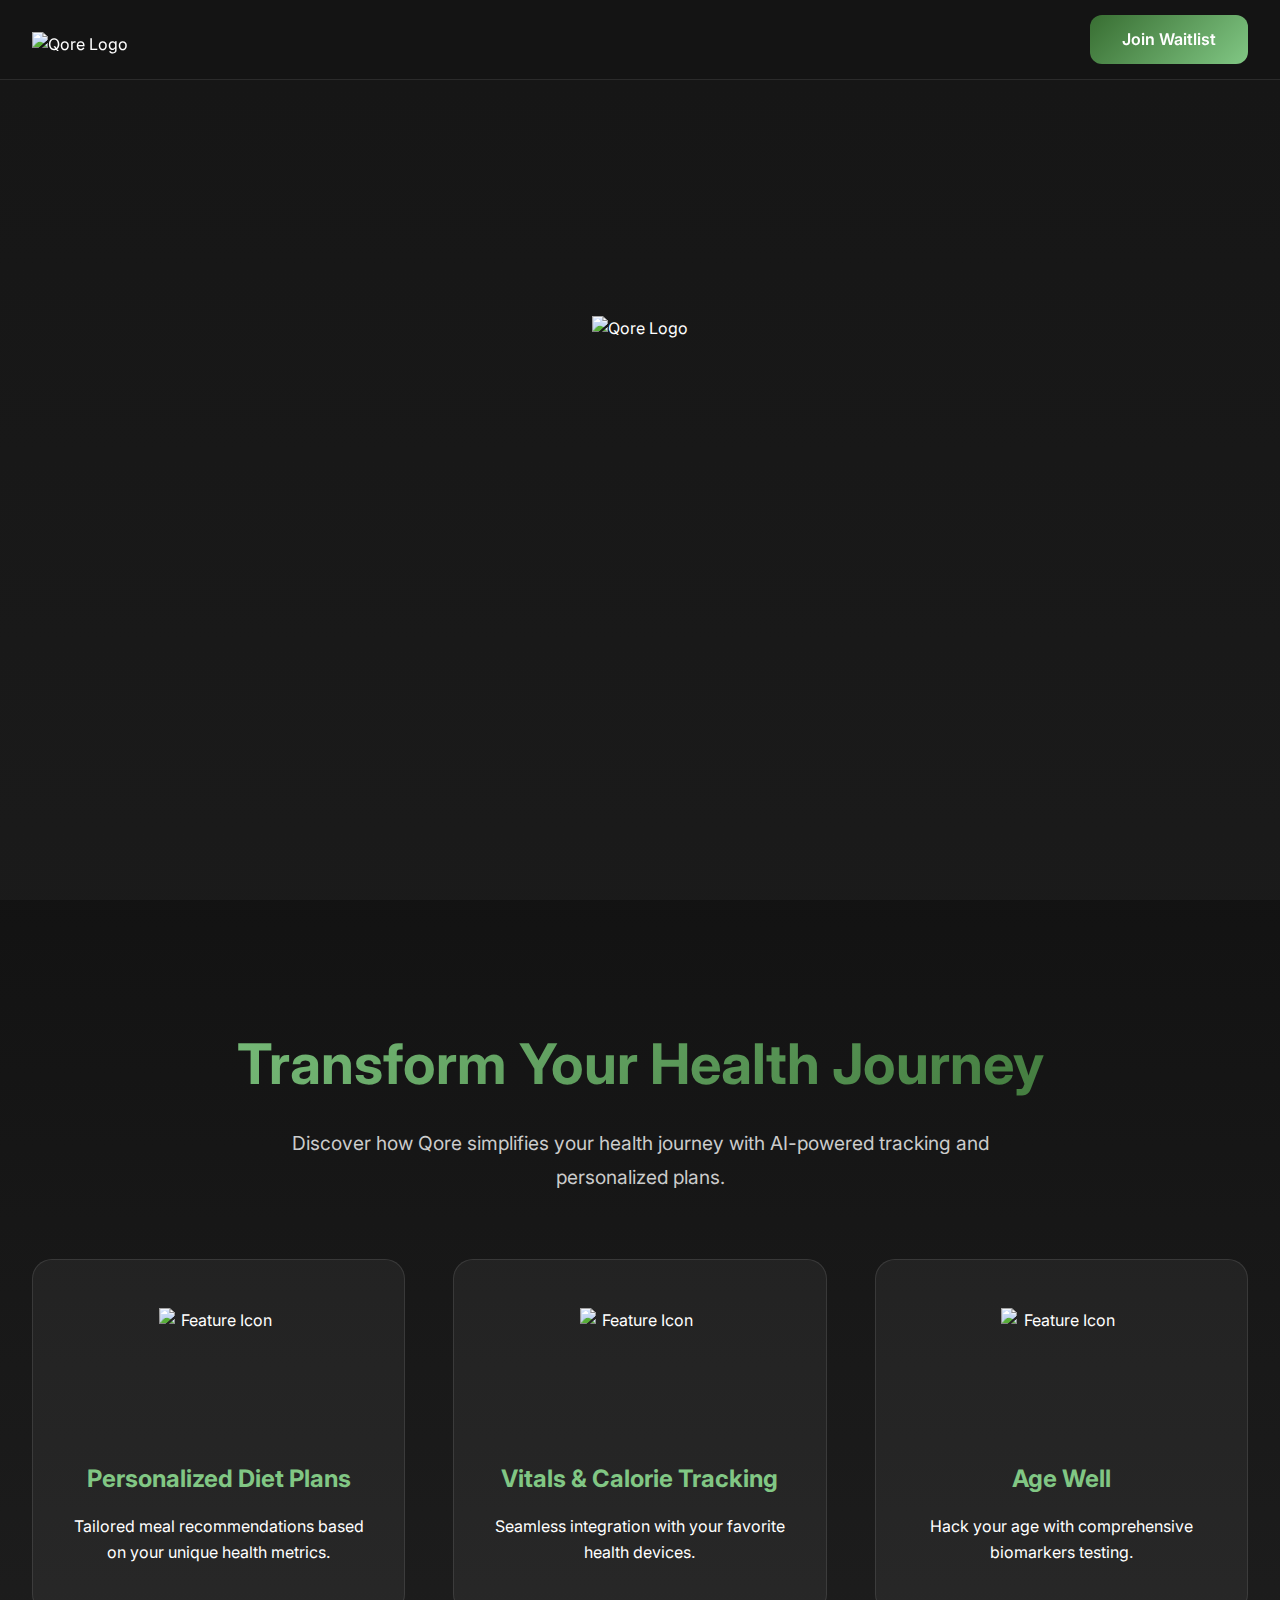
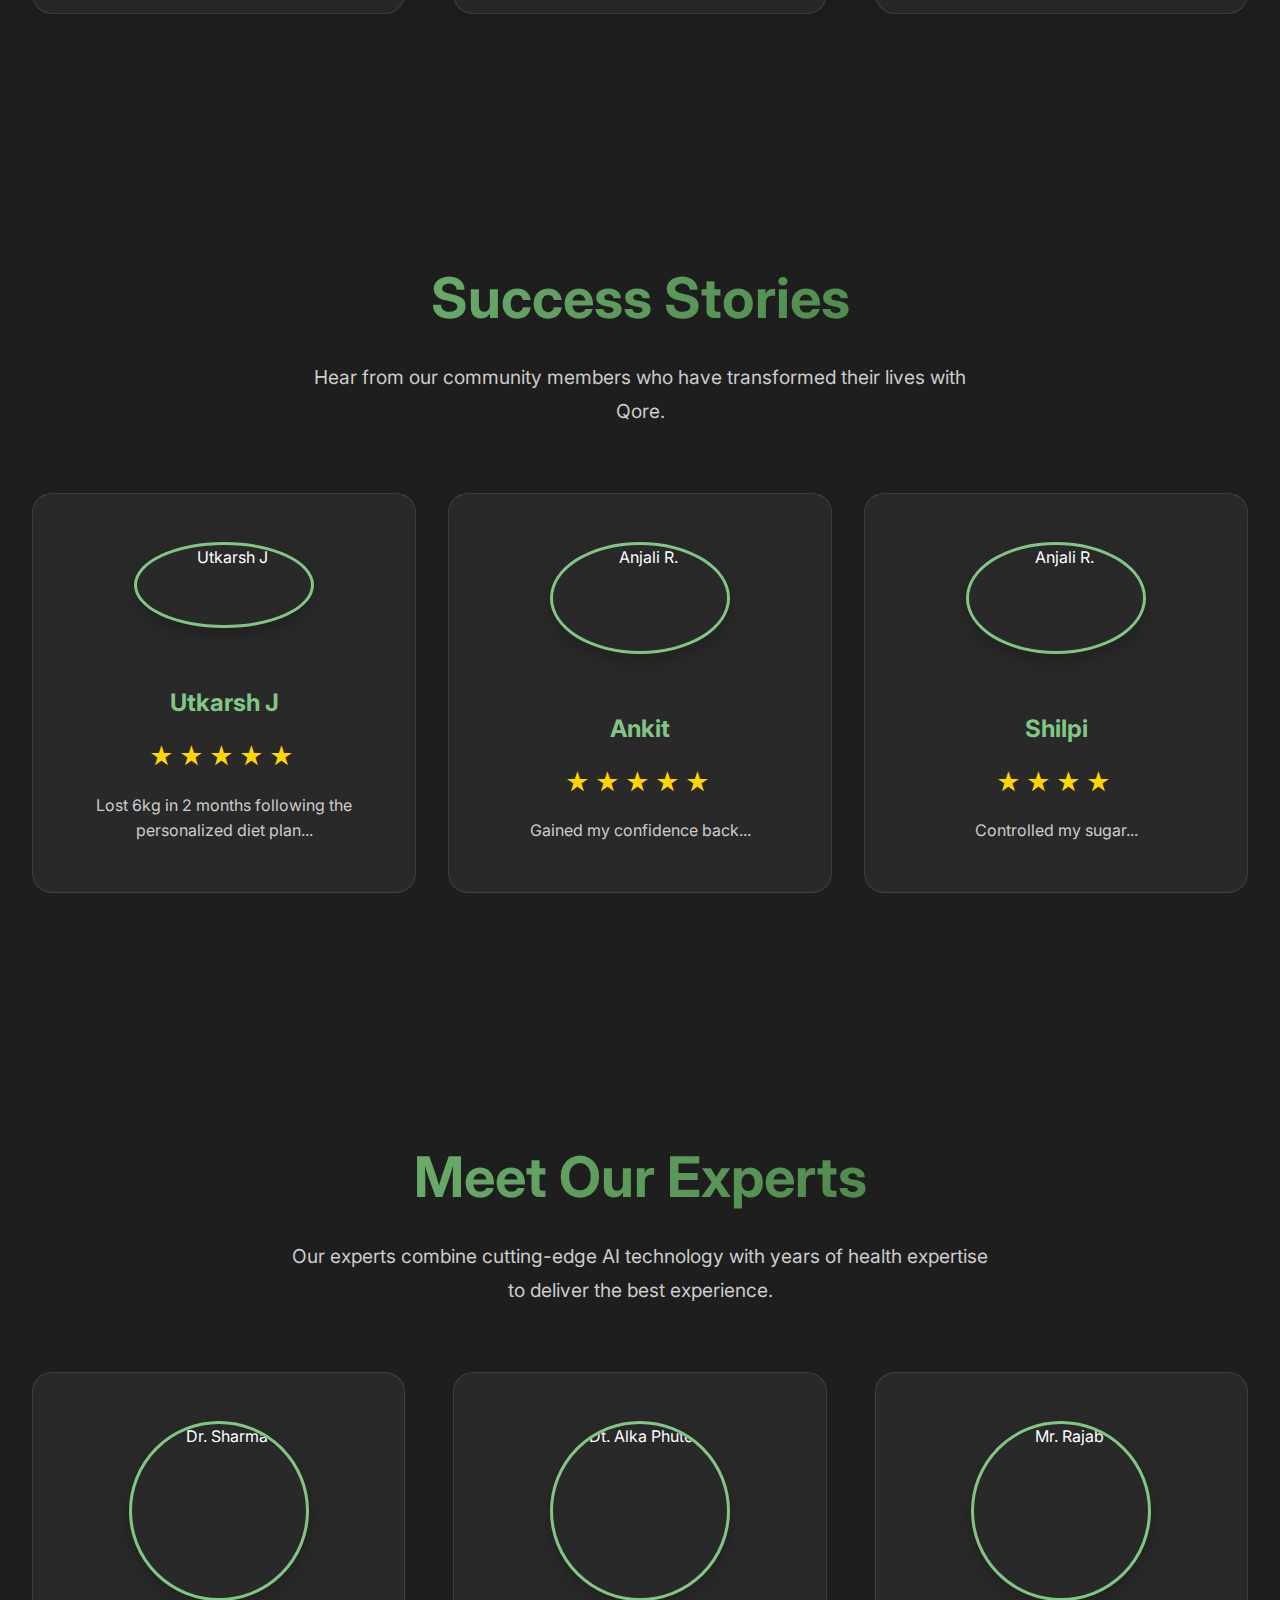
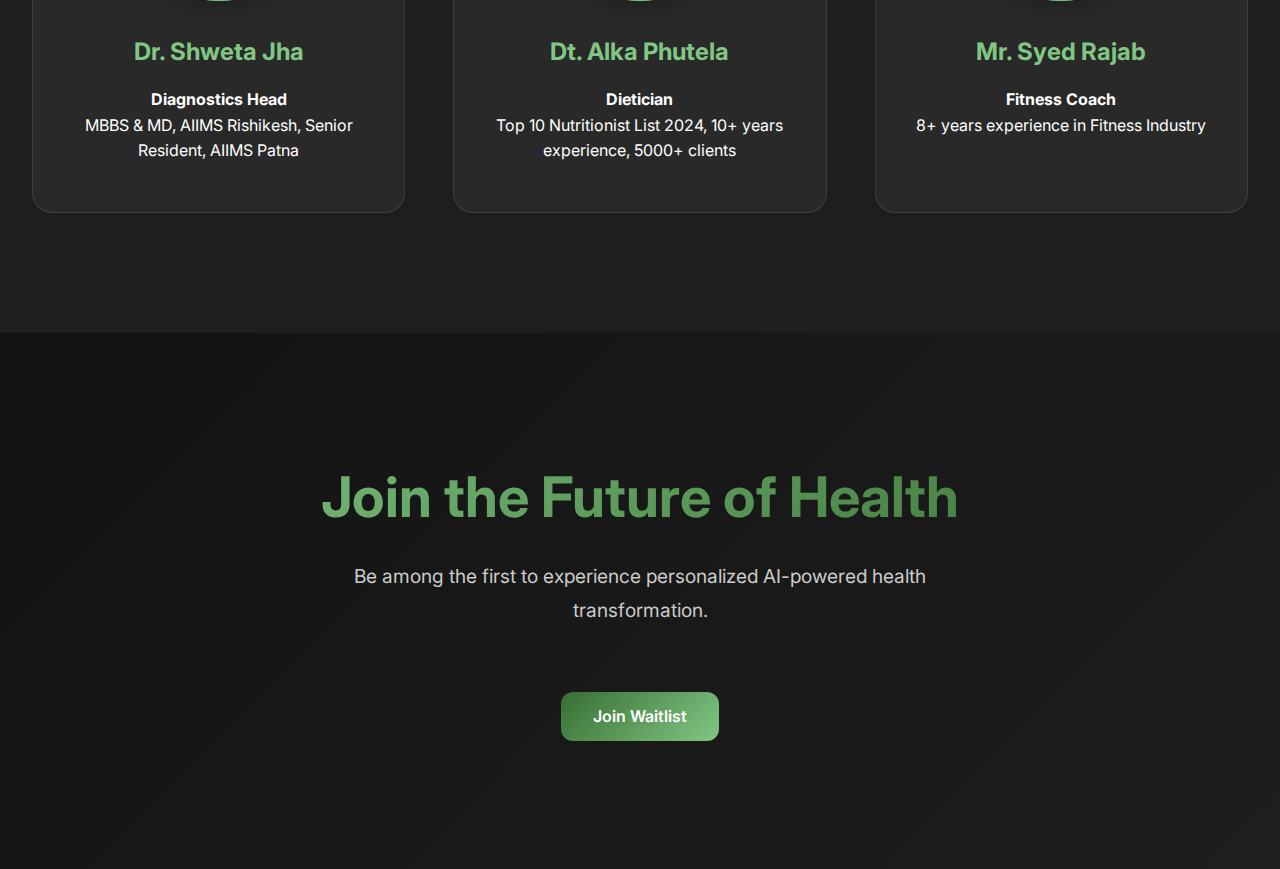
==== commit 1e84d103: "Update Experts" ====
--- a/index.html
+++ b/index.html
@@ -62,19 +62,19 @@
             </div>
             <div class="testimonials-grid">
                 <div class="card" data-aos="fade-up" data-aos-delay="100">
-                    <img src="https://i.imgur.com/wlfPwSN.jpegg" alt="Anjali R.">
-                    <h3>Mukesh R.</h3>
+                    <img src="https://i.imgur.com/asAex6w.jpeg" alt="Utkarsh J">
+                    <h3>Utkarsh J</h3>
                     <div class="rating">
                         ★★★★★
                     </div>
                     <div class="testimonial-content">
-                        <p class="preview">Lost 10kg in 3 months following the personalized diet plan...</p>
-                        <p class="full-text">Lost 10kg in 3 months following the personalized diet plan. The AI recommendations were spot-on, and the support from the team was incredible. Never felt better!</p>
+                        <p class="preview">Lost 6kg in 2 months following the personalized diet plan...</p>
+                        <p class="full-text">I’ve tried countless diets in the past, but nothing worked as well as the personalized plan I got through this website. In just two months, I managed to lose 6 kilograms—and, even better, I actually built muscle! I’ve never felt stronger, healthier, or more confident. The meal plans were easy to follow, the grocery lists were super convenient, and the ongoing support kept me motivated every step of the way. If you’re looking for real, sustainable results, this is the plan for you!</p>
                     </div>
                 </div>
                 <div class="card" data-aos="fade-up" data-aos-delay="100">
                     <img src="https://i.imgur.com/F1MAXq0.jpeg" alt="Anjali R.">
-                    <h3>Arun L</h3>
+                    <h3>Ankit</h3>
                     <div class="rating">
                         ★★★★★
                     </div>
@@ -85,7 +85,7 @@
                 </div>
                 <div class="card" data-aos="fade-up" data-aos-delay="100">
                     <img src="https://i.imgur.com/1wJ7n00.jpeg" alt="Anjali R.">
-                    <h3>Shwetank Sharma</h3>
+                    <h3>Shilpi</h3>
                     <div class="rating">
                         ★★★★
                     </div>
@@ -106,19 +106,22 @@
             </div>
             <div class="team-grid">
                 <div class="card" data-aos="fade-up" data-aos-delay="100">
-                    <img src="https://i.imgur.com/y5AoQXp.jpeg" alt="Dr. Sharma">
-                    <h3>Dr. Priya Sharma</h3>
-                    <p>Lead AI Engineer</p>
+                    <img src="https://i.imgur.com/oY2hEU6.jpeg" alt="Dr. Sharma">
+                    <h3>Dr. Shweta Jha</h3>
+                    <h4>Diagnostics Head</h4>
+                    <p>MBBS & MD, AIIMS Rishikesh,  Senior Resident, AIIMS Patna</p>
                 </div>
                 <div class="card" data-aos="fade-up" data-aos-delay="200">
-                    <img src="https://i.imgur.com/OSHixGx.jpeg" alt="Dr. Patel">
-                    <h3>Dr. Arjun Patel</h3>
-                    <p>Nutrition Expert</p>
+                    <img src="https://i.imgur.com/Wz49U2L.jpeg" alt="Dt. Alka Phutela">
+                    <h3>Dt. Alka Phutela</h3>
+                    <h4>Dietician</h4>
+                    <p>Top 10 Nutritionist List 2024, 10+ years experience, 5000+ clients</p>
                 </div>
                 <div class="card" data-aos="fade-up" data-aos-delay="300">
-                    <img src="https://i.imgur.com/EqvJzB5.jpeg" alt="Ms. Reddy">
-                    <h3>Mr. Hyuk Chung</h3>
-                    <p>Fitness Coach</p>
+                    <img src="https://i.imgur.com/o4mTn1C.jpeg" alt="Mr. Rajab">
+                    <h3>Mr. Syed Rajab</h3>
+                    <h4>Fitness Coach</h4>
+                    <p>8+ years experience in Fitness Industry</p>
                 </div>
             </div>
         </div>
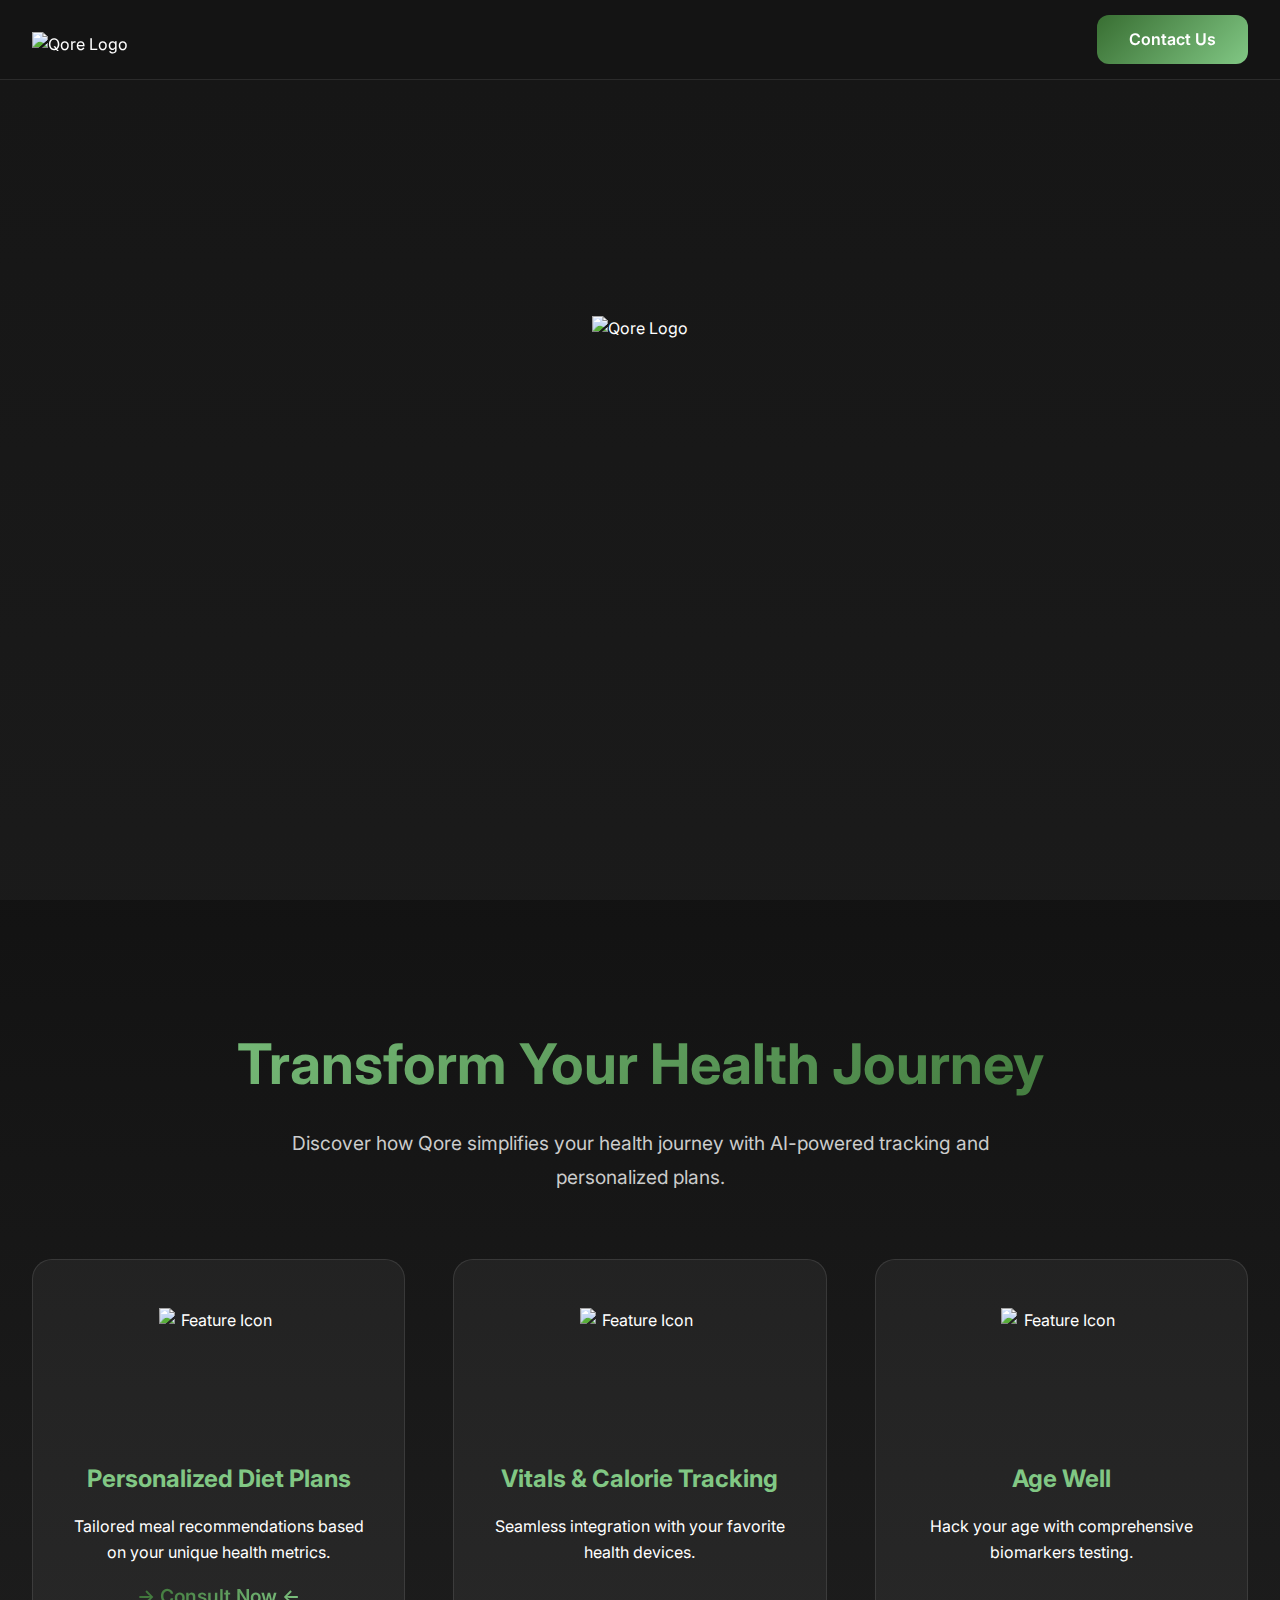
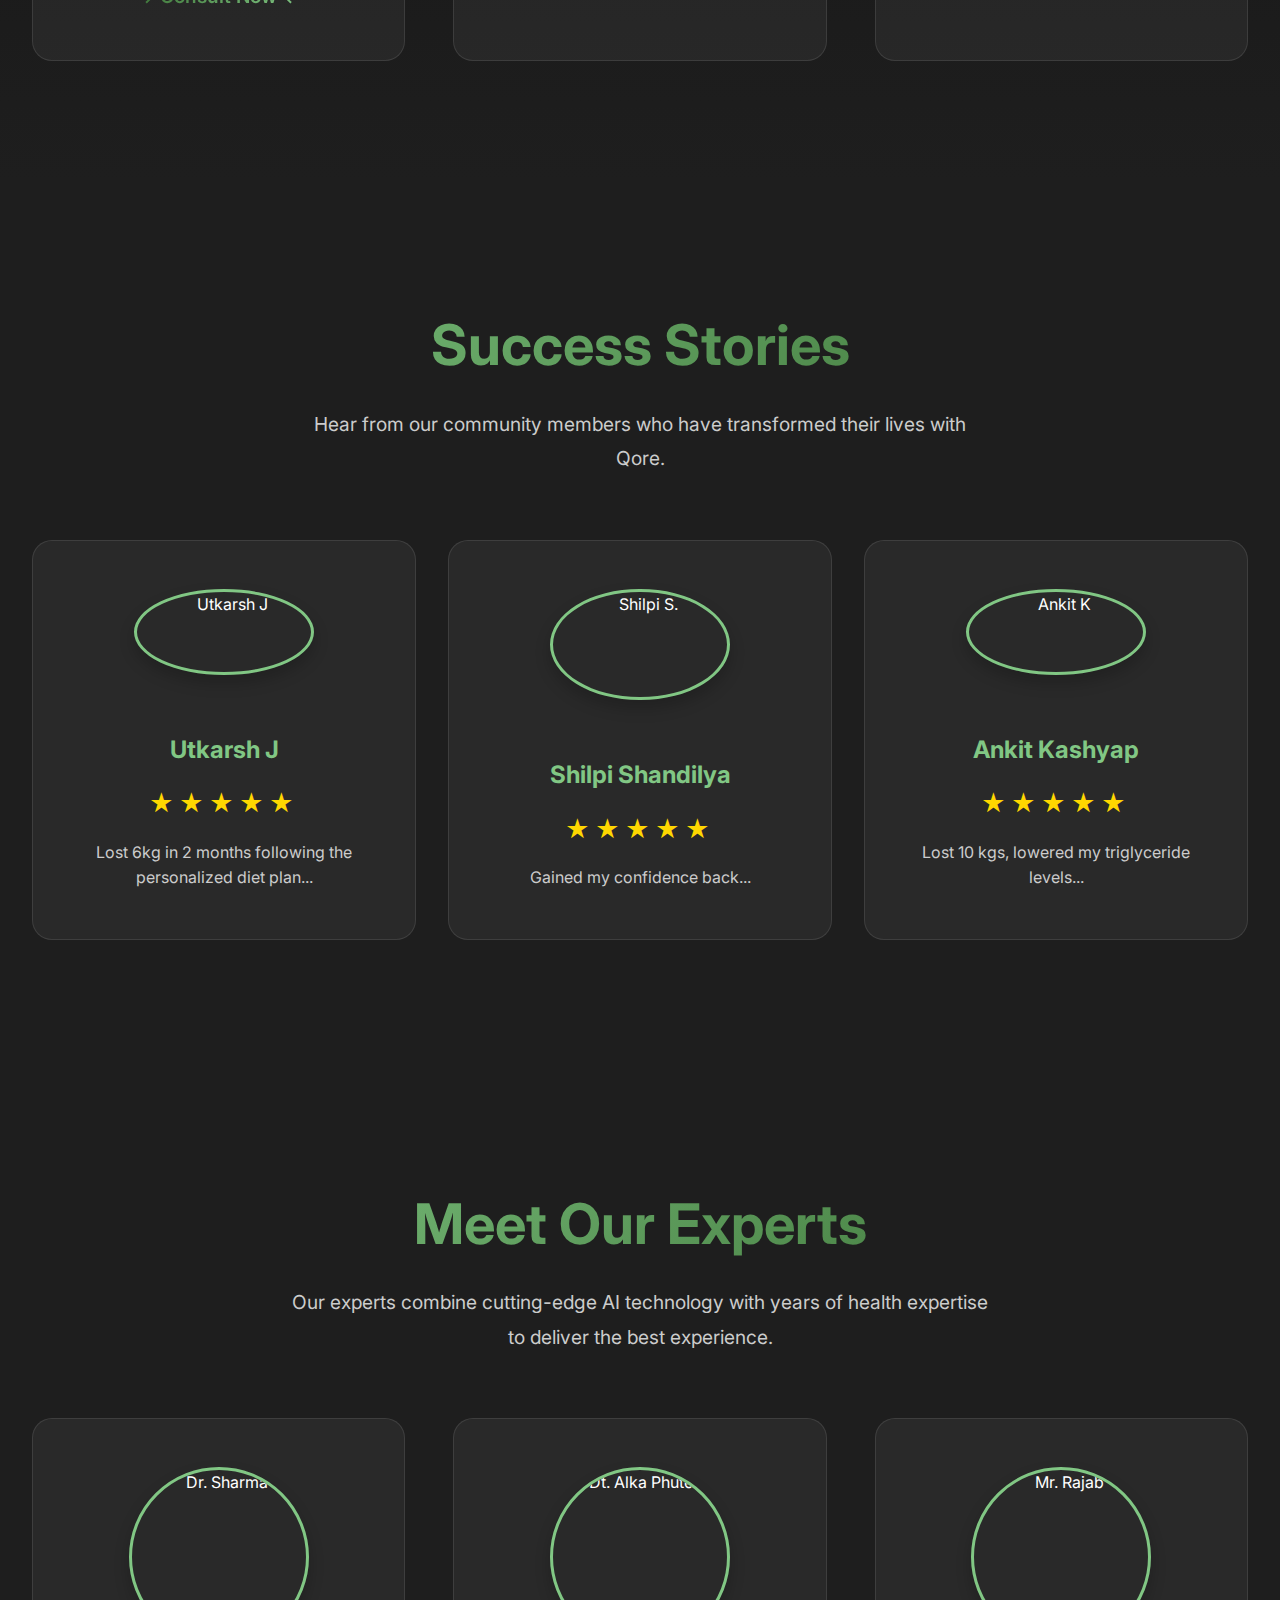
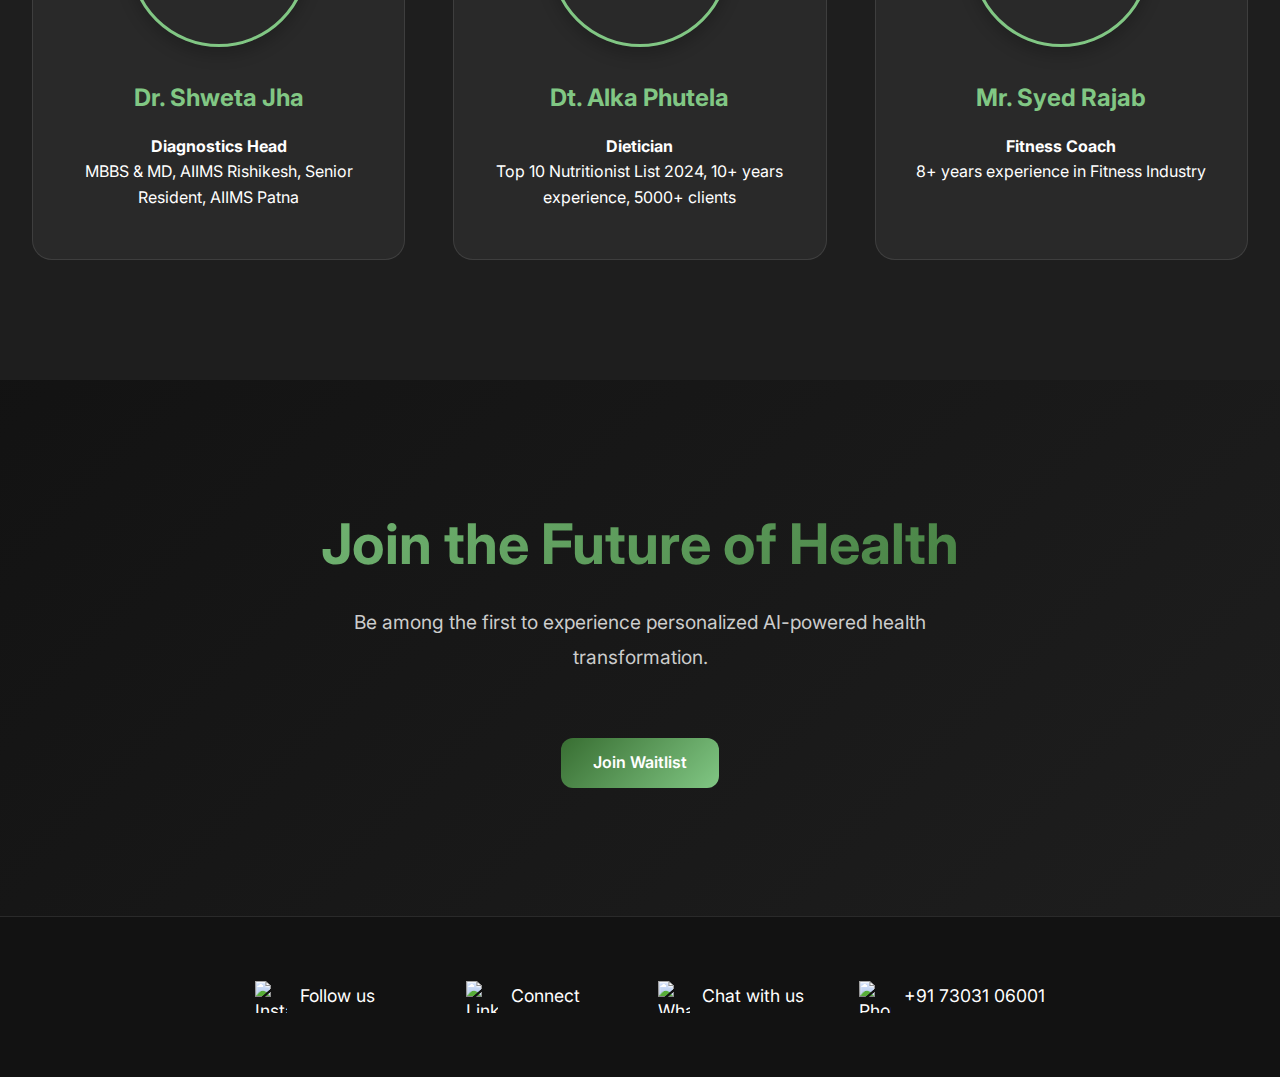
==== commit f6eb62c3: "Added Contact Us" ====
--- a/index.html
+++ b/index.html
@@ -15,7 +15,7 @@
             <a href="#" class="logo">
                 <img src="https://i.imgur.com/2s1xayT.png" alt="Qore Logo">
             </a>
-            <a href="dietConsultationQuery.html" class="cta-button">Join Waitlist</a>
+            <a href="/consultation/" class="cta-button">Contact Us</a>
         </div>
     </nav>
 
@@ -35,10 +35,11 @@
                 <p>Discover how Qore simplifies your health journey with AI-powered tracking and personalized plans.</p>
             </div>
             <div class="features-grid">
-                <a href="dietConsultationQuery.html" class="card" data-aos="fade-up" data-aos-delay="100">
+                <a href="/consultation/" class="card" data-aos="fade-up" data-aos-delay="100">
                     <img src="https://i.imgur.com/jD2bFZx.png" alt="Feature Icon">
                     <h3>Personalized Diet Plans</h3>
                     <p>Tailored meal recommendations based on your unique health metrics.</p>
+                    <div class="consult-now">→ Consult Now ←</div>
                 </a>
                 <div class="card" data-aos="fade-up" data-aos-delay="200">
                     <img src="https://i.imgur.com/kDJRnpG.png" alt="Feature Icon">
@@ -73,25 +74,25 @@
                     </div>
                 </div>
                 <div class="card" data-aos="fade-up" data-aos-delay="100">
-                    <img src="https://i.imgur.com/F1MAXq0.jpeg" alt="Anjali R.">
-                    <h3>Ankit</h3>
+                    <img src="https://i.imgur.com/XJAhd3p.jpeg" alt="Shilpi S.">
+                    <h3>Shilpi Shandilya</h3>
                     <div class="rating">
                         ★★★★★
                     </div>
                     <div class="testimonial-content">
                         <p class="preview">Gained my confidence back...</p>
-                        <p class="full-text">Lost 10kg in 3 months following the personalized diet plan. The AI recommendations were spot-on, and the support from the team was incredible. Never felt better!</p>
+                        <p class="full-text">I lost 8 kgs in 4 months, and it wasn’t just about weight loss. They also suggested and helped me identify relevant biomarkers to support healthy aging, which I consistently monitor to stay on track!</p>
                     </div>
                 </div>
                 <div class="card" data-aos="fade-up" data-aos-delay="100">
-                    <img src="https://i.imgur.com/1wJ7n00.jpeg" alt="Anjali R.">
-                    <h3>Shilpi</h3>
+                    <img src="https://i.imgur.com/TTt2zyU.jpeg" alt="Ankit K">
+                    <h3>Ankit Kashyap</h3>
                     <div class="rating">
-                        ★★★★
+                        ★★★★★
                     </div>
                     <div class="testimonial-content">
-                        <p class="preview">Controlled my sugar...</p>
-                        <p class="full-text">Lost 10kg in 3 months following the personalized diet plan. The AI recommendations were spot-on, and the support from the team was incredible. Never felt better!</p>
+                        <p class="preview">Lost 10 kgs, lowered my triglyceride levels...</p>
+                        <p class="full-text">I lost 10 kgs, lowered my triglyceride levels, and successfully replaced my bad habit of binge drinking with a clean diet plan. Following the advice of their fitness coach, I started playing tennis to boost my metabolism and felt mentally more agile.</p>
                     </div>
                 </div>
             </div>
@@ -133,7 +134,7 @@
                 <h2>Join the Future of Health</h2>
                 <p>Be among the first to experience personalized AI-powered health transformation.</p>
             </div>
-            <a href="dietConsultationQuery.html" class="cta-button">Join Waitlist</a>
+            <a href="/consultation/" class="cta-button">Join Waitlist</a>
         </div>
     </section>
 
@@ -155,5 +156,30 @@
             }
         });
     </script>
+
+    <footer class="footer">
+        <div class="container">
+            <div class="footer-content">
+                <div class="contact-links">
+                    <a href="https://www.instagram.com/quore2025" target="_blank" class="contact-link">
+                        <img src="https://i.imgur.com/eKYqJNS.png" alt="Instagram">
+                        Follow us
+                    </a>
+                    <a href="https://www.linkedin.com/company/thephifit" target="_blank" class="contact-link">
+                        <img src="https://i.imgur.com/EwJ8lYI.png" alt="LinkedIn">
+                        Connect
+                    </a>
+                    <a href="https://wa.me/+917303106001" target="_blank" class="contact-link">
+                        <img src="https://i.imgur.com/rvBsljK.png" alt="WhatsApp">
+                        Chat with us
+                    </a>
+                    <a href="tel:+917303106001" class="contact-link">
+                        <img src="https://i.imgur.com/fOZsvyb.png" alt="Phone">
+                        +91 73031 06001
+                    </a>
+                </div>
+            </div>
+        </div>
+    </footer>
 </body>
 </html>--- a/style.css
+++ b/style.css
@@ -312,6 +312,30 @@
    .features-grid a.card:hover {
        text-decoration: none;
    }
+
+   .features .card .consult-now {
+        margin-top: 1rem;
+        font-size: 1.2rem;
+        font-weight: 600;
+        color: var(--primary-light);
+        background: linear-gradient(135deg, var(--primary), var(--primary-light));
+        -webkit-background-clip: text;
+        -webkit-text-fill-color: transparent;
+        animation: pulse 2s infinite;
+        display: inline-block;
+    }
+
+    @keyframes pulse {
+        0% {
+            transform: scale(1);
+        }
+        50% {
+            transform: scale(1.05);
+        }
+        100% {
+            transform: scale(1);
+        }
+    }
    
    /* =========================================
       9. TESTIMONIALS SECTION
@@ -527,14 +551,14 @@
    
    /* Form Container */
    .form-container {
-       max-width: 600px;
-       margin: -100px auto 50px;
-       padding: 2rem;
-       background: var(--glass-bg);
-       border: 1px solid var(--glass-border);
-       border-radius: 20px;
-       backdrop-filter: blur(10px);
-   }
+        max-width: 600px;
+        margin: 50px auto;  /* Changed from -100px to 50px to avoid overlap */
+        padding: 2rem;
+        background: var(--glass-bg);
+        border: 1px solid var(--glass-border);
+        border-radius: 20px;
+        backdrop-filter: blur(10px);
+    }
    
    /* Form Groups */
    .form-group {
@@ -627,4 +651,91 @@
            margin: 0 auto 50px;
        }
    }
-   +
+    /* =========================================
+    14. FOOTER & CONTACT SECTION
+    ========================================= */
+    .footer {
+        background: var(--dark);
+        padding: 4rem 0;  /* Increased padding */
+        border-top: 1px solid var(--glass-border);
+    }
+    
+    .footer-content {
+        display: flex;
+        justify-content: center;
+        align-items: center;
+        gap: 3rem;  /* Increased gap */
+    }
+
+    @media (max-width: 768px) {
+        .contact-section {
+            margin: 30px 15px;  /* Added horizontal margin for mobile */
+        }
+        
+        .contact-link {
+            min-width: 140px;
+            font-size: 1rem;
+        }
+        
+        .contact-link img {
+            width: 28px;
+            height: 28px;
+        }
+        
+        .contact-links {
+            gap: 2rem;
+        }
+        
+        .form-container {
+            margin: 30px 15px;  /* Added horizontal margin for mobile */
+        }
+    }
+
+    /* =========================================
+    15. CONTACT SECTION
+    ========================================= */
+    .contact-section {
+        background: var(--glass-bg);
+        border: 1px solid var(--glass-border);
+        border-radius: 20px;
+        padding: 2rem;
+        margin: 50px auto;  /* Added margin for better spacing */
+        text-align: center;
+        max-width: 800px;  /* Added max-width for better layout */
+    }
+
+    .contact-section h3 {
+        color: var(--primary-light);
+        margin-bottom: 1.5rem;
+        font-size: 1.5rem;
+    }
+
+    .contact-links {
+        display: flex;
+        align-items: center;
+        justify-content: center;
+        gap: 3rem;  /* Increased gap */
+    }
+    
+    .contact-link {
+        display: flex;
+        align-items: center;
+        justify-content: center;
+        gap: 0.8rem;  /* Increased gap */
+        color: var(--text-primary);
+        transition: all 0.3s ease;
+        min-width: 160px;  /* Increased width */
+        font-size: 1.1rem;  /* Increased font size */
+    }
+    
+    .contact-link img {
+        width: 32px;  /* Increased icon size */
+        height: 32px;  /* Increased icon size */
+    }
+
+    .contact-link:hover {
+        color: var(--primary-light);
+        transform: translateY(-2px);
+    }
+
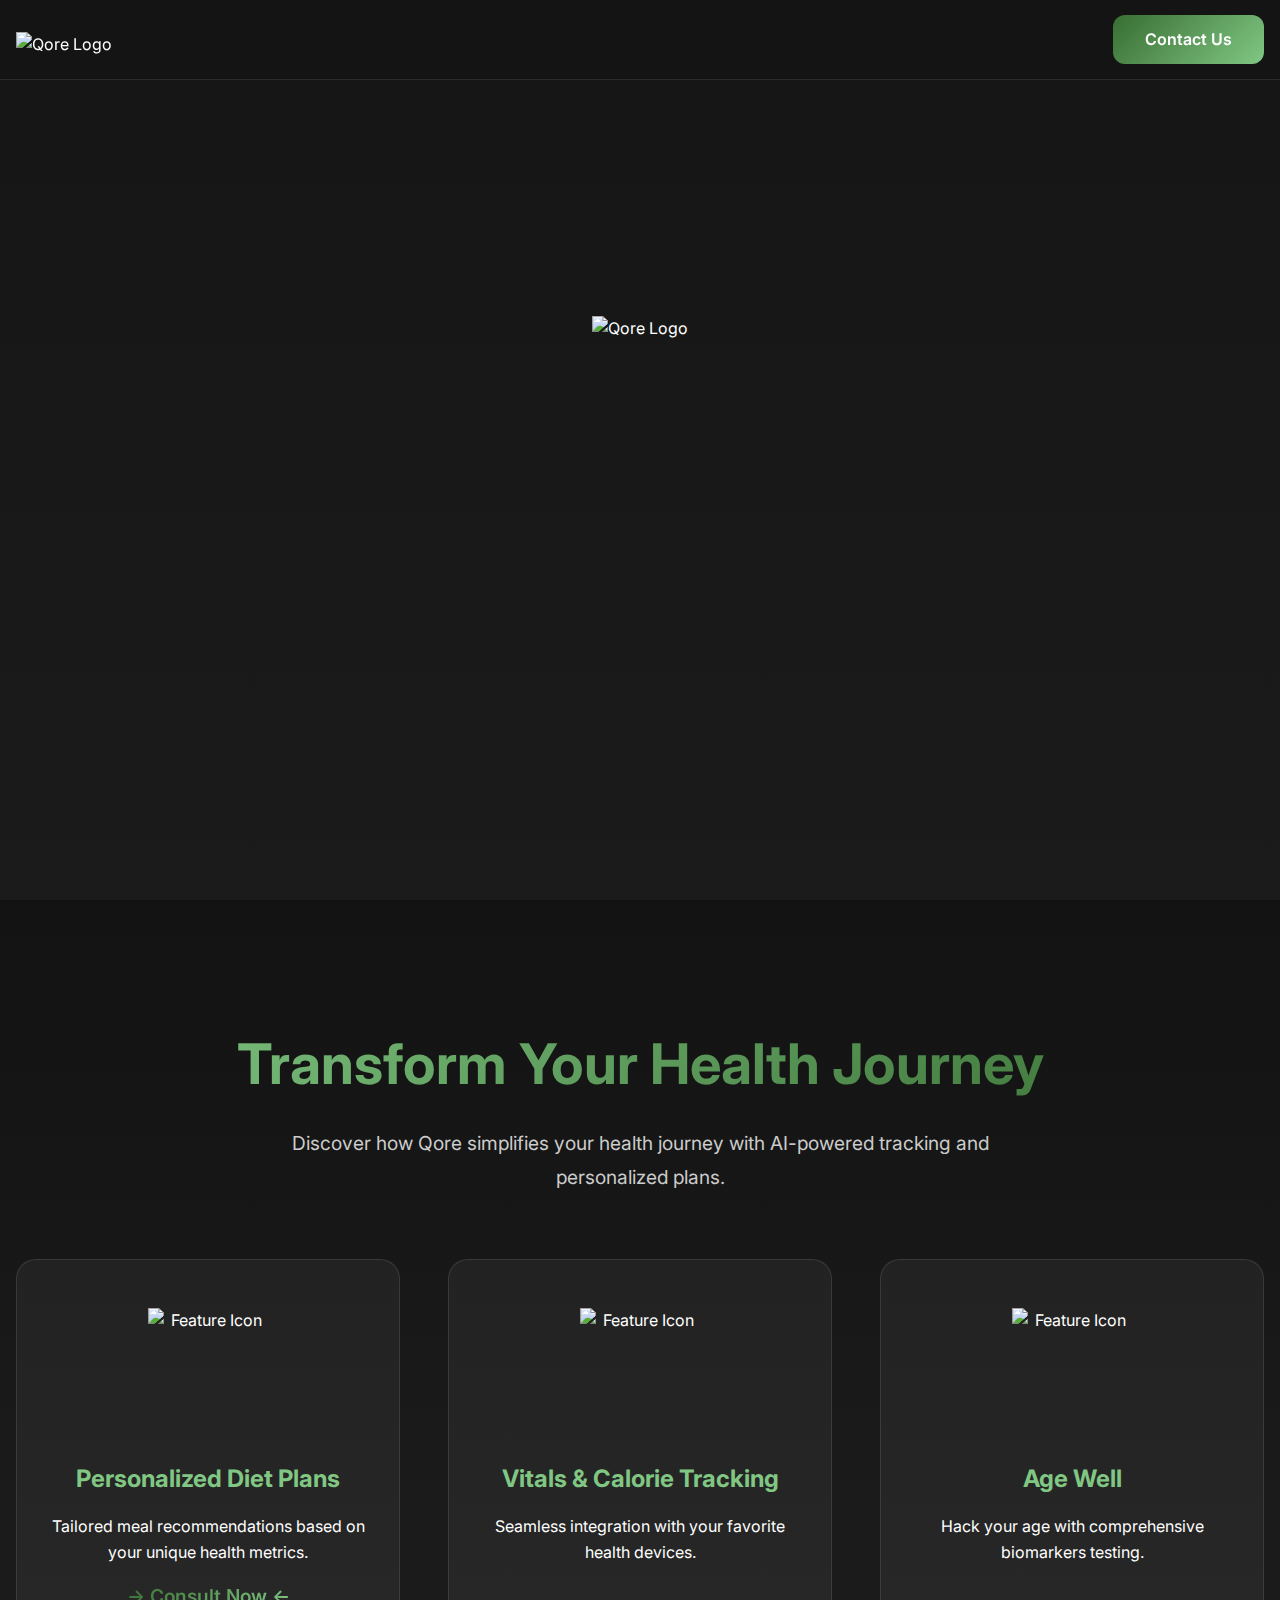
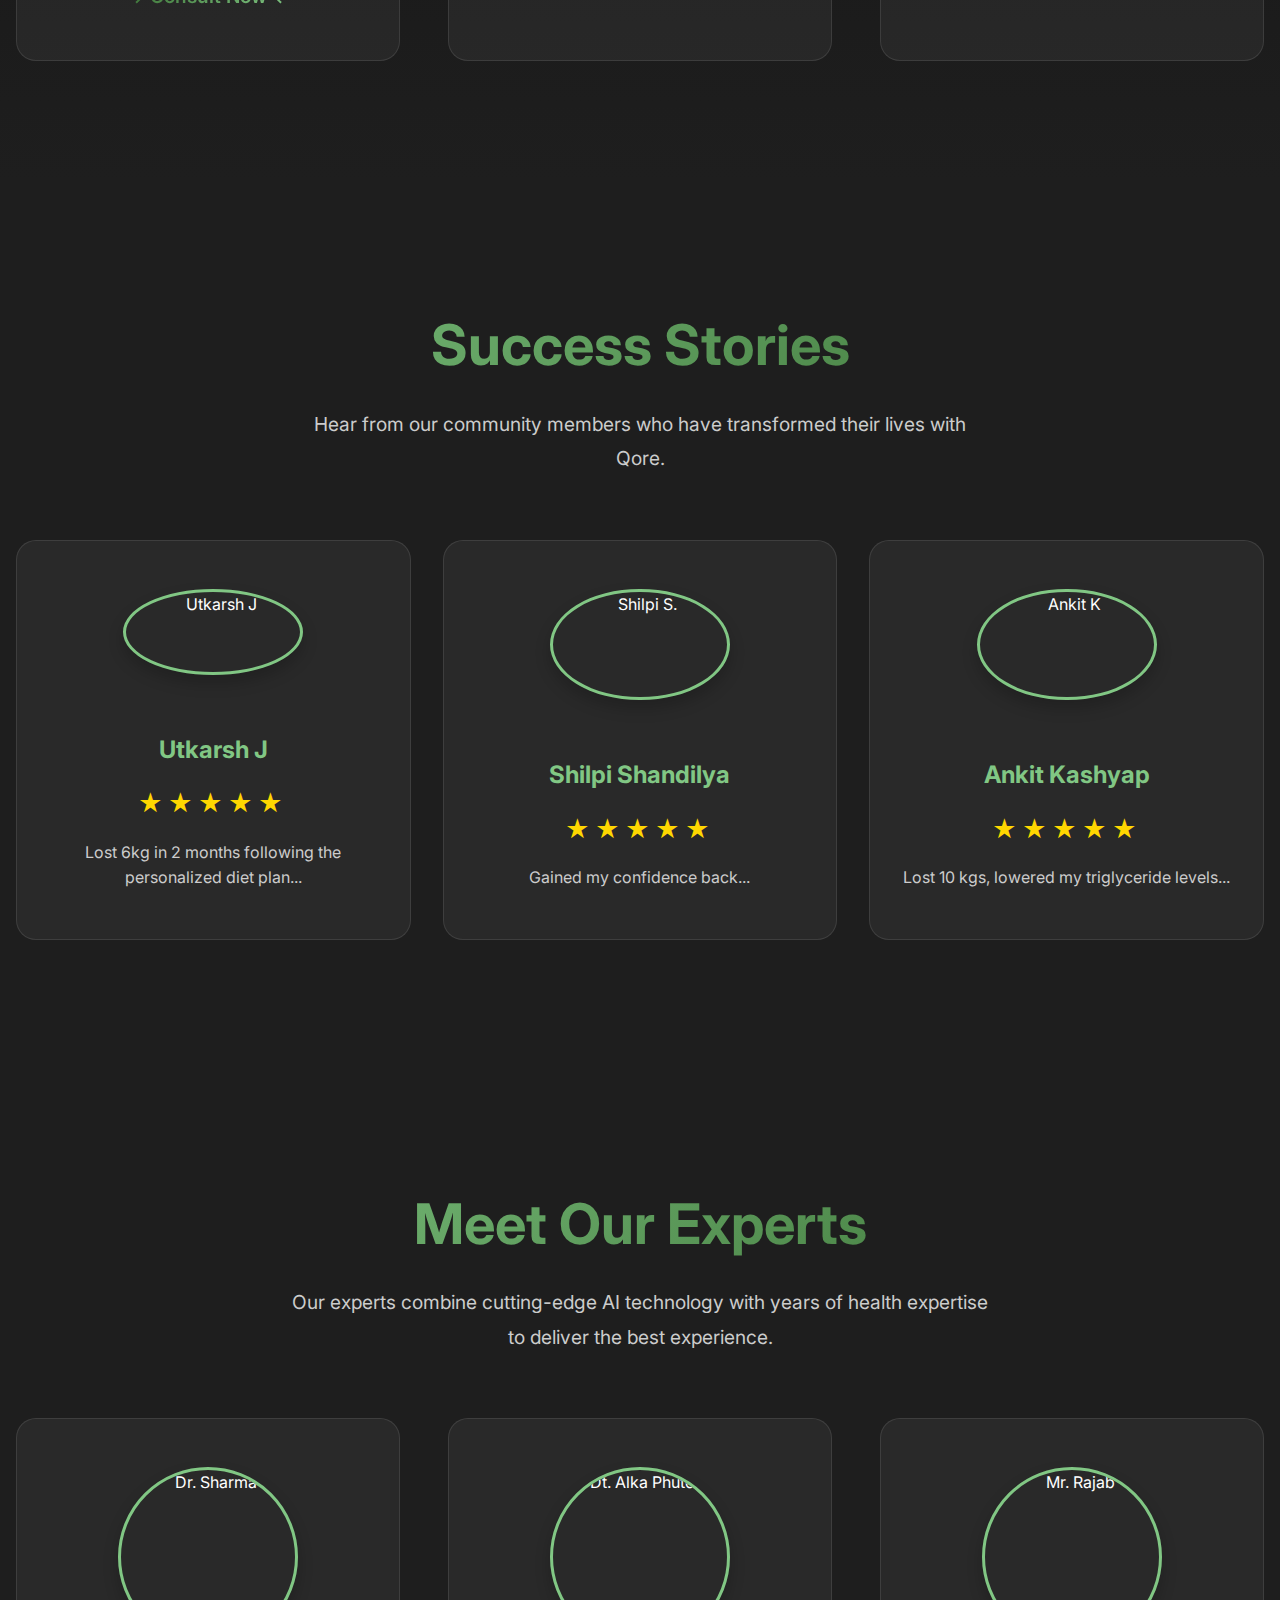
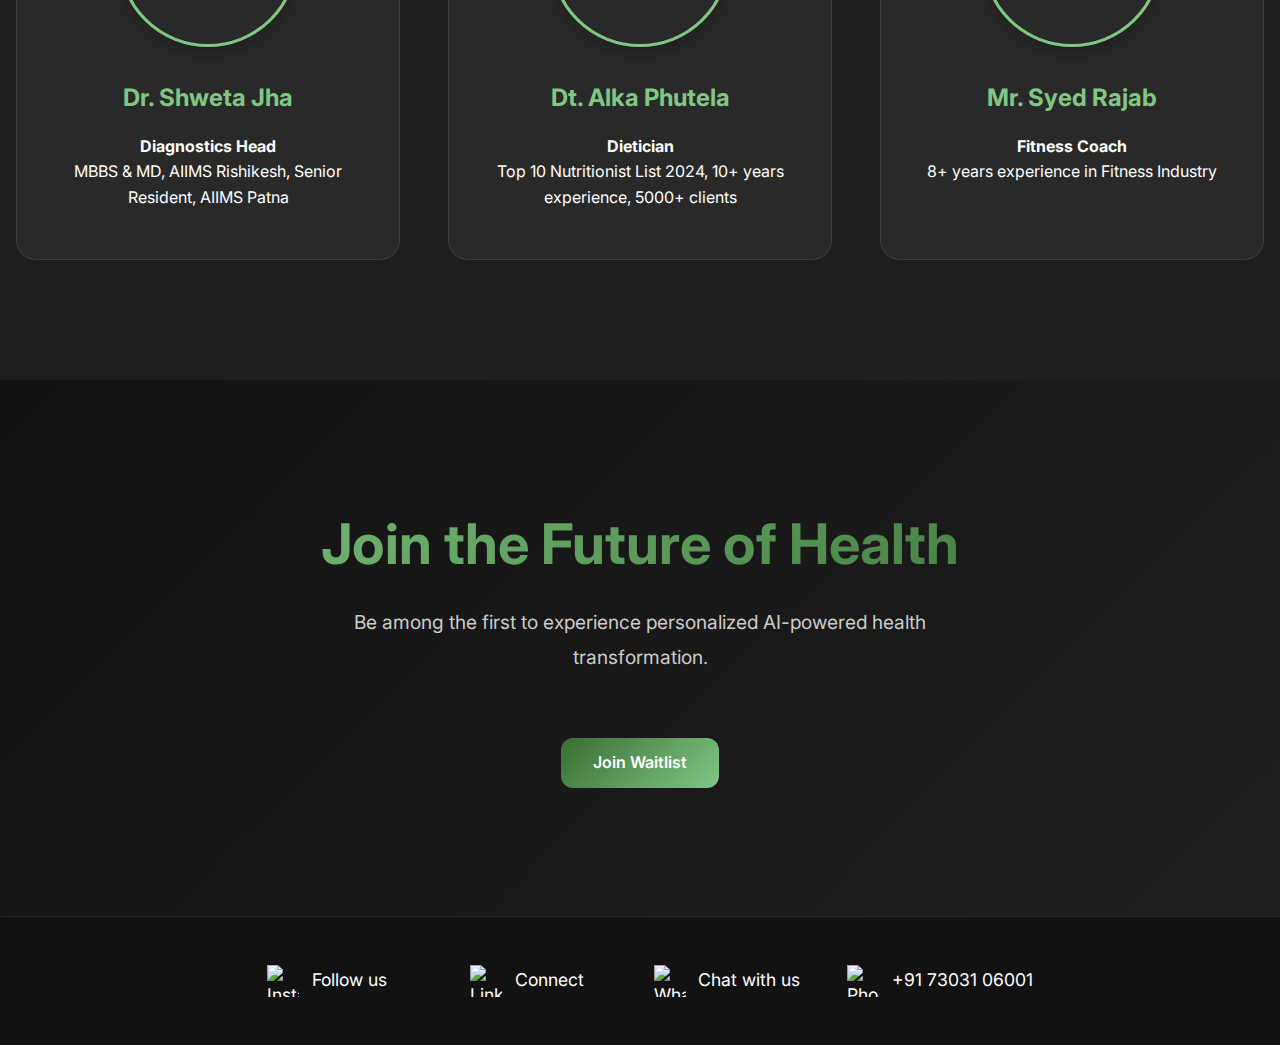
==== commit 40dd2be9: "Update insta link" ====
--- a/index.html
+++ b/index.html
@@ -15,7 +15,7 @@
             <a href="#" class="logo">
                 <img src="https://i.imgur.com/2s1xayT.png" alt="Qore Logo">
             </a>
-            <a href="/consultation/" class="cta-button">Contact Us</a>
+            <a href="dietConsultationQuery.html" class="cta-button">Contact Us</a>
         </div>
     </nav>
 
@@ -35,7 +35,7 @@
                 <p>Discover how Qore simplifies your health journey with AI-powered tracking and personalized plans.</p>
             </div>
             <div class="features-grid">
-                <a href="/consultation/" class="card" data-aos="fade-up" data-aos-delay="100">
+                <a href="dietConsultationQuery.html" class="card" data-aos="fade-up" data-aos-delay="100">
                     <img src="https://i.imgur.com/jD2bFZx.png" alt="Feature Icon">
                     <h3>Personalized Diet Plans</h3>
                     <p>Tailored meal recommendations based on your unique health metrics.</p>
@@ -134,7 +134,7 @@
                 <h2>Join the Future of Health</h2>
                 <p>Be among the first to experience personalized AI-powered health transformation.</p>
             </div>
-            <a href="/consultation/" class="cta-button">Join Waitlist</a>
+            <a href="dietConsultationQuery.html" class="cta-button">Join Waitlist</a>
         </div>
     </section>
 
@@ -161,7 +161,7 @@
         <div class="container">
             <div class="footer-content">
                 <div class="contact-links">
-                    <a href="https://www.instagram.com/quore2025" target="_blank" class="contact-link">
+                    <a href="https://www.instagram.com/qore.fit/" target="_blank" class="contact-link">
                         <img src="https://i.imgur.com/eKYqJNS.png" alt="Instagram">
                         Follow us
                     </a>
--- a/style.css
+++ b/style.css
@@ -36,10 +36,12 @@
    }
    
    .container {
-       max-width: 1400px;
-       margin: 0 auto;
-       padding: 0 2rem;
-   }
+        max-width: 1400px;
+        margin: 0 auto;
+        padding: 0 1rem;  /* Reduced from 2rem for better mobile handling */
+        width: 100%;      /* Added to ensure full width containment */
+        box-sizing: border-box; /* Added to include padding in width calculation */
+    }
    
    /* Remove link underlines & default color */
    a {
@@ -657,8 +659,10 @@
     ========================================= */
     .footer {
         background: var(--dark);
-        padding: 4rem 0;  /* Increased padding */
+        padding: 3rem 0;
         border-top: 1px solid var(--glass-border);
+        width: 100%;
+        overflow-x: hidden; /* Prevent horizontal scroll */
     }
     
     .footer-content {
@@ -666,30 +670,6 @@
         justify-content: center;
         align-items: center;
         gap: 3rem;  /* Increased gap */
-    }
-
-    @media (max-width: 768px) {
-        .contact-section {
-            margin: 30px 15px;  /* Added horizontal margin for mobile */
-        }
-        
-        .contact-link {
-            min-width: 140px;
-            font-size: 1rem;
-        }
-        
-        .contact-link img {
-            width: 28px;
-            height: 28px;
-        }
-        
-        .contact-links {
-            gap: 2rem;
-        }
-        
-        .form-container {
-            margin: 30px 15px;  /* Added horizontal margin for mobile */
-        }
     }
 
     /* =========================================
@@ -702,7 +682,7 @@
         padding: 2rem;
         margin: 50px auto;  /* Added margin for better spacing */
         text-align: center;
-        max-width: 800px;  /* Added max-width for better layout */
+        max-width: 900px;  /* Added max-width for better layout */
     }
 
     .contact-section h3 {
@@ -715,7 +695,10 @@
         display: flex;
         align-items: center;
         justify-content: center;
-        gap: 3rem;  /* Increased gap */
+        gap: 2.5rem;
+        flex-wrap: wrap;
+        width: 100%;       /* Added to ensure full width */
+        padding: 0 1rem;   /* Added padding for mobile */
     }
     
     .contact-link {
@@ -739,3 +722,56 @@
         transform: translateY(-2px);
     }
 
+    @media (max-width: 768px) {
+        .contact-links {
+            gap: 1.5rem;
+            justify-content: center;
+            padding: 0;
+        }
+    
+        .contact-link {
+            min-width: 120px;  /* Reduced minimum width on mobile */
+            font-size: 0.95rem;
+        }
+        
+        .contact-section {
+            margin: 30px 1rem;  /* Adjusted margin for mobile */
+            padding: 1.5rem;    /* Reduced padding on mobile */
+        }
+
+        .contact-link img {
+            width: 28px;
+            height: 28px;
+        }
+        
+        .form-container {
+            margin: 30px 15px;  /* Added horizontal margin for mobile */
+        }
+
+        .container {
+            padding: 0 1rem;
+        }
+    
+        .footer-content {
+            flex-direction: column;
+            align-items: center;
+            width: 100%;
+        }
+    }
+
+
+    @media (max-width: 380px) {
+        .contact-link {
+            min-width: 110px;
+            font-size: 0.9rem;
+        }
+    
+        .contact-links {
+            gap: 1rem;
+        }
+    
+        .contact-link img {
+            width: 22px;
+            height: 22px;
+        }
+    }
